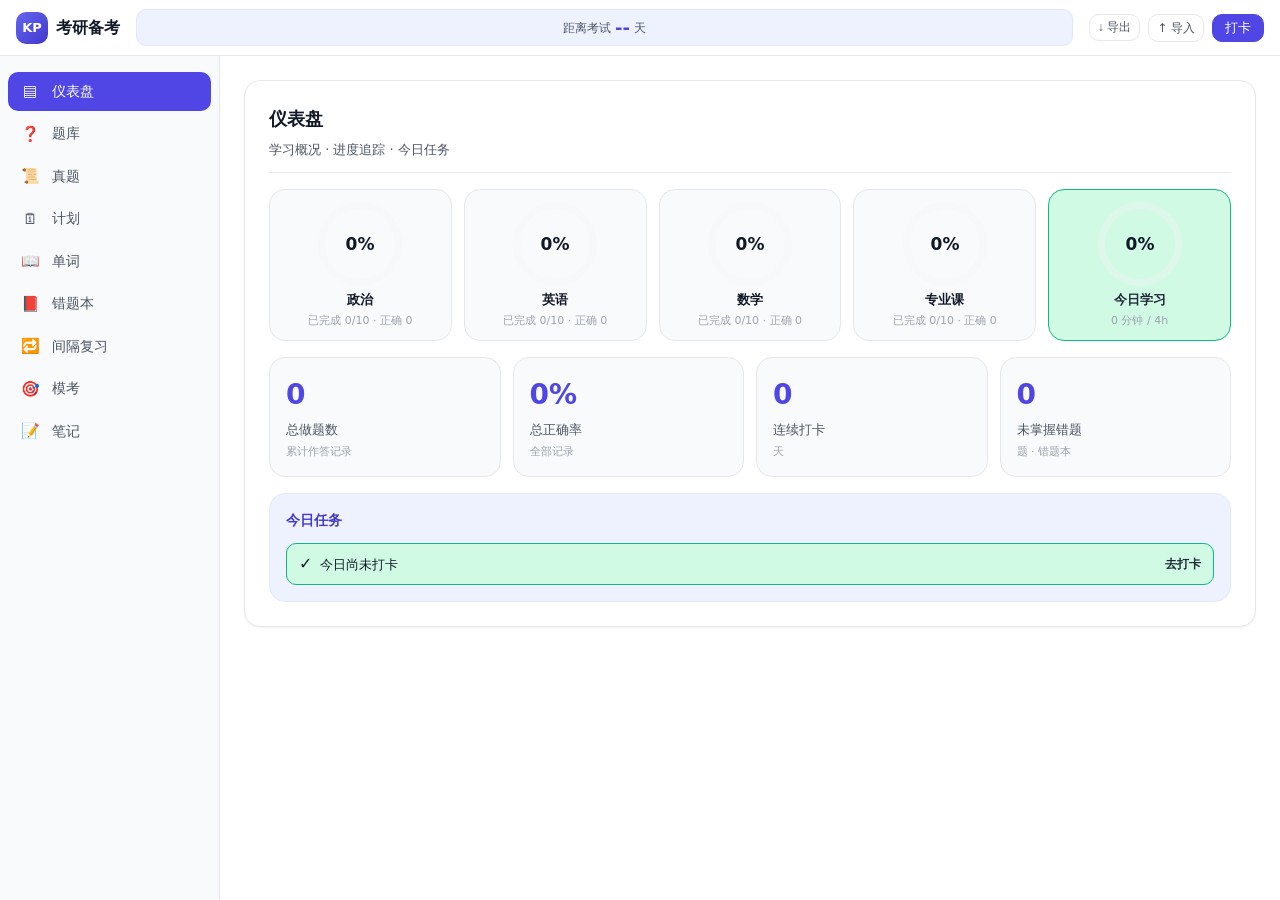
==== index.html @ 68f6f7cb "init: 考研备考 PWA（题库/真题/计划/单词/错题/复习/模考/笔记，零依赖+离线+导出导入）" ====
<!DOCTYPE html>
<html lang="zh-CN">
<head>
  <meta charset="UTF-8" />
  <meta name="viewport" content="width=device-width, initial-scale=1.0, viewport-fit=cover" />
  <meta name="description" content="考研备考 · 原生 JS PWA，可离线使用" />
  <meta name="theme-color" content="#4f46e5" />
  <meta name="color-scheme" content="light dark" />
  <meta name="apple-mobile-web-app-capable" content="yes" />
  <meta name="apple-mobile-web-app-status-bar-style" content="default" />
  <meta name="apple-mobile-web-app-title" content="考研备考" />
  <title>考研备考</title>
  <link rel="manifest" href="manifest.webmanifest" />
  <link rel="icon" type="image/png" sizes="192x192" href="assets/icon-192.png" />
  <link rel="apple-touch-icon" sizes="180x180" href="assets/icon-192.png" />
  <link rel="stylesheet" href="styles.css" />
</head>
<body>
  <div class="app-shell" data-app>
    <!-- 顶部固定栏 -->
    <header class="topbar">
      <div class="topbar__left">
        <span class="topbar__logo">KP</span>
        <h1 class="topbar__title">考研备考</h1>
      </div>
      <div class="topbar__center" id="exam-countdown" data-countdown>
        <span class="topbar__label">距离考试</span>
        <span class="topbar__days" id="exam-days">--</span>
        <span class="topbar__unit">天</span>
      </div>
      <div class="topbar__right">
        <button class="btn btn--ghost btn--icon" id="export-data" data-export data-icon="↓" type="button" title="导出全部数据（JSON）" aria-label="导出数据">
          <span class="btn-txt">↓ 导出</span>
        </button>
        <label class="btn btn--ghost btn--icon" data-icon="↑" title="导入数据（JSON）" aria-label="导入数据">
          <span class="btn-txt">↑ 导入</span>
          <input type="file" id="import-data" data-import accept="application/json,.json" hidden />
        </label>
        <button class="btn btn--primary" id="today-checkin" data-checkin type="button">
          打卡
        </button>
      </div>
    </header>

    <!-- 导航：桌面侧栏 + 移动底部 Tab -->
    <nav class="sidebar" id="sidebar" aria-label="主导航">
      <ul class="sidebar__list">
        <li class="nav-item" data-nav="dashboard"><span class="nav-item__icon">▤</span><span class="nav-item__text">仪表盘</span></li>
        <li class="nav-item" data-nav="questions"><span class="nav-item__icon">❓</span><span class="nav-item__text">题库</span></li>
        <li class="nav-item" data-nav="exam-past"><span class="nav-item__icon">📜</span><span class="nav-item__text">真题</span></li>
        <li class="nav-item" data-nav="plan"><span class="nav-item__icon">🗓</span><span class="nav-item__text">计划</span></li>
        <li class="nav-item" data-nav="vocab"><span class="nav-item__icon">📖</span><span class="nav-item__text">单词</span></li>
        <li class="nav-item" data-nav="mistakes"><span class="nav-item__icon">📕</span><span class="nav-item__text">错题本</span></li>
        <li class="nav-item" data-nav="review"><span class="nav-item__icon">🔁</span><span class="nav-item__text">间隔复习</span></li>
        <li class="nav-item" data-nav="mock"><span class="nav-item__icon">🎯</span><span class="nav-item__text">模考</span></li>
        <li class="nav-item" data-nav="notes"><span class="nav-item__icon">📝</span><span class="nav-item__text">笔记</span></li>
      </ul>
    </nav>

    <!-- 主内容区 -->
    <main class="main" id="main">
      <section class="view" data-view="dashboard"></section>
      <section class="view" data-view="questions"></section>
      <section class="view" data-view="exam-past"></section>
      <section class="view" data-view="plan"></section>
      <section class="view" data-view="vocab"></section>
      <section class="view" data-view="mistakes"></section>
      <section class="view" data-view="review"></section>
      <section class="view" data-view="mock"></section>
      <section class="view" data-view="notes"></section>
    </main>

    <!-- 移动端底部 Tab -->
    <nav class="tabbar" aria-label="底部导航">
      <button class="tabbar__item" data-nav="dashboard">▤ 仪表盘</button>
      <button class="tabbar__item" data-nav="questions">❓ 题库</button>
      <button class="tabbar__item" data-nav="exam-past">📜 真题</button>
      <button class="tabbar__item" data-nav="plan">🗓 计划</button>
      <button class="tabbar__item" data-nav="vocab">📖 单词</button>
      <button class="tabbar__item" data-nav="mistakes">📕 错题</button>
      <button class="tabbar__item" data-nav="review">🔁 复习</button>
      <button class="tabbar__item" data-nav="mock">🎯 模考</button>
      <button class="tabbar__item" data-nav="notes">📝 笔记</button>
    </nav>

    <!-- 答题面板（覆盖层） -->
    <div class="quiz-panel" id="quiz-panel" aria-hidden="true">
      <div class="quiz-panel__inner" id="quiz-panel-inner"></div>
    </div>

    <!-- 离线 / 导入提示 -->
    <div class="offline-hint" id="offline-hint" role="status" aria-live="polite"></div>
  </div>

  <script src="src/content.js"></script>
  <script src="src/model.js"></script>
  <script src="src/store.js"></script>
  <script src="src/charts.js"></script>
  <script src="src/app.js"></script>
  <script src="sw-register.js"></script>
</body>
</html>
---- styles.css ----
/* ============ 考研备考 · 设计系统 ============ */

/* 品牌 / 语义色 */
:root {
  /* 品牌色 */
  --brand-50:  #eef2ff;
  --brand-100: #e0e7ff;
  --brand-200: #c7d2fe;
  --brand-300: #a5b4fc;
  --brand-400: #818cf8;
  --brand-500: #6366f1;
  --brand-600: #4f46e5;
  --brand-700: #4338ca;
  --brand-800: #3730a3;
  --brand-900: #312e81;

  /* 中性灰阶 */
  --gray-0:  #ffffff;
  --gray-50: #f9fafb;
  --gray-100:#f3f4f6;
  --gray-200:#e5e7eb;
  --gray-300:#d1d5db;
  --gray-400:#9ca3af;
  --gray-500:#6b7280;
  --gray-600:#4b5563;
  --gray-700:#374151;
  --gray-800:#1f2937;
  --gray-900:#111827;

  /* 语义色 ok / warn / bad */
  --ok:   #10b981;
  --ok-bg: #d1fae5;
  --warn: #f59e0b;
  --warn-bg:#fef3c7;
  --bad:  #ef4444;
  --bad-bg:#fee2e2;

  /* 表面 / 文本 */
  --surface: var(--gray-0);
  --surface-alt: var(--gray-50);
  --text: var(--gray-900);
  --text-secondary: var(--gray-600);
  --text-muted: var(--gray-400);
  --border: var(--gray-200);

  /* 圆角 */
  --radius-sm: 6px;
  --radius-md: 10px;
  --radius-lg: 16px;
  --radius-xl: 24px;

  /* 间距（4 的倍数） */
  --sp-1: 4px;
  --sp-2: 8px;
  --sp-3: 12px;
  --sp-4: 16px;
  --sp-6: 24px;
  --sp-8: 32px;
  --sp-12: 48px;

  /* 阴影 */
  --shadow-sm: 0 1px 2px 0 rgba(0,0,0,0.05);
  --shadow-md: 0 4px 12px -2px rgba(0,0,0,0.08);
  --shadow-lg: 0 12px 32px -4px rgba(0,0,0,0.12);

  /* 布局 */
  --topbar-h: 56px;
  --sidebar-w: 220px;
  --tabbar-h: 44px;
  --tabbar-rows: 2;
  --tabbar-total-h: calc(var(--tabbar-rows) * var(--tabbar-h) + env(safe-area-inset-bottom));

  /* 字体 */
  --font-family: system-ui, -apple-system, "Segoe UI", Roboto, "PingFang SC", "Microsoft YaHei", sans-serif;
}

/* 深色模式 */
@media (prefers-color-scheme: dark) {
  :root {
    --gray-0:  #0f172a;
    --gray-50: #1e293b;
    --gray-100:#1e293b;
    --gray-200:#334155;
    --gray-300:#475569;
    --gray-400:#94a3b8;
    --gray-500:#64748b;
    --gray-600:#cbd5e1;
    --gray-700:#e2e8f0;
    --gray-800:#f1f5f9;
    --gray-900:#f8fafc;

    --surface: var(--gray-0);
    --surface-alt: var(--gray-50);
    --text: var(--gray-900);
    --text-secondary: var(--gray-600);
    --text-muted: var(--gray-400);
    --border: var(--gray-200);
  }
}

* { box-sizing: border-box; }

html, body {
  margin: 0;
  padding: 0;
  height: 100%;
  font-family: var(--font-family);
  background: var(--surface);
  color: var(--text);
  font-size: 14px;
  line-height: 1.5;
  -webkit-font-smoothing: antialiased;
}

/* ============ 布局骨架 ============ */
.app-shell {
  display: grid;
  grid-template-areas:
    "topbar topbar"
    "sidebar main";
  grid-template-columns: var(--sidebar-w) 1fr;
  grid-template-rows: var(--topbar-h) 1fr;
  height: 100vh;
}

/* 顶部栏 */
.topbar {
  grid-area: topbar;
  display: flex;
  align-items: center;
  gap: var(--sp-4);
  padding: 0 var(--sp-4);
  background: var(--surface);
  border-bottom: 1px solid var(--border);
  position: sticky;
  top: 0;
  z-index: 10;
}
.topbar__left { display: flex; align-items: center; gap: var(--sp-2); min-width: 0; }
.topbar__logo {
  display: inline-flex;
  align-items: center;
  justify-content: center;
  width: 32px; height: 32px;
  border-radius: var(--radius-md);
  background: linear-gradient(135deg, var(--brand-500), var(--brand-700));
  color: #fff;
  font-weight: 700;
  font-size: 13px;
}
.topbar__title { font-size: 16px; font-weight: 600; margin: 0; }

.topbar__center {
  flex: 1;
  display: flex;
  align-items: center;
  justify-content: center;
  gap: var(--sp-1);
  background: var(--brand-50);
  border: 1px solid var(--brand-100);
  border-radius: var(--radius-md);
  padding: var(--sp-1) var(--sp-3);
  min-width: 0;
}
.topbar__label { font-size: 12px; color: var(--text-secondary); }
.topbar__days {
  font-size: 18px;
  font-weight: 700;
  color: var(--brand-600);
  font-variant-numeric: tabular-nums;
}
.topbar__unit { font-size: 12px; color: var(--text-secondary); }

.topbar__right { display: flex; align-items: center; gap: var(--sp-2); }

/* 按钮 */
.btn {
  border: 1px solid var(--border);
  background: var(--surface);
  color: var(--text);
  border-radius: var(--radius-md);
  padding: var(--sp-1) var(--sp-3);
  font-size: 13px;
  cursor: pointer;
  transition: all 0.15s;
  display: inline-flex;
  align-items: center;
  gap: var(--sp-1);
}
.btn:hover { background: var(--surface-alt); }
.btn--primary {
  background: var(--brand-600);
  border-color: var(--brand-600);
  color: #fff;
}
.btn--primary:hover { background: var(--brand-700); }
.btn--primary.is-checked {
  background: var(--ok);
  border-color: var(--ok);
}
/* 幽灵 / 图标按钮（导出、导入） */
.btn--ghost {
  background: transparent;
  border-color: var(--border);
  color: var(--text-secondary);
}
.btn--ghost:hover {
  background: var(--surface-alt);
  border-color: var(--brand-400);
  color: var(--brand-600);
}
.btn--icon { font-size: 12px; padding: var(--sp-1) var(--sp-2); white-space: nowrap; }

/* 顶栏右侧按钮组：在小屏下收缩为图标 */
.topbar__right .btn--ghost .btn-label { display: inline; }

/* 离线 / 导入提示条 */
.offline-hint {
  position: fixed;
  left: 50%;
  /* 移动端：悬浮在双行 tabbar 之上（含 safe-area）；桌面端（≥481px 无 tabbar）：贴底 */
  bottom: calc(var(--tabbar-total-h) + var(--sp-4));
  transform: translateX(-50%) translateY(20px);
  background: var(--gray-800);
  color: #fff;
  font-size: 13px;
  padding: var(--sp-2) var(--sp-3);
  border-radius: var(--radius-md);
  box-shadow: var(--shadow-lg);
  opacity: 0;
  pointer-events: none;
  transition: opacity .25s, transform .25s;
  z-index: 200;
  max-width: 90vw;
  text-align: center;
}
.offline-hint.show {
  opacity: 1;
  transform: translateX(-50%) translateY(0);
}
@media (min-width: 481px) {
  .offline-hint { bottom: var(--sp-4); }
}

/* 侧栏（桌面） */
.sidebar {
  grid-area: sidebar;
  background: var(--surface-alt);
  border-right: 1px solid var(--border);
  overflow-y: auto;
  padding: var(--sp-4) var(--sp-2);
}
.sidebar__list { list-style: none; margin: 0; padding: 0; display: flex; flex-direction: column; gap: var(--sp-1); }
.nav-item {
  display: flex;
  align-items: center;
  gap: var(--sp-3);
  padding: var(--sp-2) var(--sp-3);
  border-radius: var(--radius-md);
  cursor: pointer;
  color: var(--text-secondary);
  font-size: 14px;
  transition: all 0.15s;
  user-select: none;
}
.nav-item:hover { background: var(--surface); color: var(--text); }
.nav-item.is-active {
  background: var(--brand-600);
  color: #fff;
}
.nav-item__icon { width: 20px; text-align: center; font-size: 15px; }

/* 主区 */
.main {
  grid-area: main;
  overflow-y: auto;
  padding: var(--sp-6);
  background: var(--surface);
}
.view { display: none; }
.view.is-active { display: block; animation: fadeIn 0.2s ease; }
@keyframes fadeIn { from { opacity: 0; transform: translateY(4px); } to { opacity: 1; transform: none; } }

/* 占位卡片 */
.card {
  background: var(--surface);
  border: 1px solid var(--border);
  border-radius: var(--radius-lg);
  padding: var(--sp-6);
  box-shadow: var(--shadow-sm);
}
.card__title {
  margin: 0 0 var(--sp-2);
  font-size: 16px;
  font-weight: 600;
}
.card__desc {
  color: var(--text-secondary);
  margin: 0;
  font-size: 13px;
}
.card__body { margin-top: var(--sp-4); }

/* 底部 Tab（移动） */
.tabbar {
  display: none;
}
.tabbar__item {
  min-height: 44px;
  touch-action: manipulation;
}

/* ============ 响应式 ============ */
@media (max-width: 768px) {
  .app-shell {
    grid-template-areas:
      "topbar"
      "main";
    grid-template-columns: 1fr;
    /* tabbar 双行 5+4：用自定义属性 --tabbar-total-h 计算实际占位（含 safe-area） */
    grid-template-rows: var(--topbar-h) 1fr var(--tabbar-total-h);
  }
  .sidebar { display: none; }
  .main {
    padding: var(--sp-4);
    /* 底部留白 = 双行 tabbar 实际高度 + 间距 + safe-area，避免遮挡与横向滚动 */
    padding-bottom: calc(var(--tabbar-total-h) + var(--sp-4));
  }
  .topbar__center { min-width: 0; }
  .topbar__days { font-size: 16px; }

  /* 双行 tabbar：5 + 4，每格 ≥44px 高，图标+文字 11px */
  .tabbar {
    display: grid;
    grid-template-columns: repeat(5, 1fr);
    grid-auto-rows: var(--tabbar-h);
    background: var(--surface);
    border-top: 1px solid var(--border);
    position: fixed;
    left: 0; right: 0; bottom: 0;
    z-index: 10;
    padding-bottom: env(safe-area-inset-bottom);
    box-sizing: content-box;
  }
  /* 第二行 4 个 Tab 居中：首尾各空一格（row2 列1/5 不渲染，天然留白） */
  .tabbar__item:nth-child(6) { grid-column: 2; }
  .tabbar__item:nth-child(9) { grid-column: 4; }

  .tabbar__item {
    border: none;
    background: transparent;
    color: var(--text-muted);
    font-size: 11px;
    display: flex;
    flex-direction: column;
    align-items: center;
    justify-content: center;
    gap: 2px;
    cursor: pointer;
    padding: 0;
    line-height: 1.2;
    min-height: var(--tabbar-h);
    /* 图标与文字间距收窄，保证 44px 内完整呈现 */
  }
  .tabbar__item.is-active { color: var(--brand-600); font-weight: 600; }
  /* 顶栏数据按钮：窄屏收缩，仅保留图标感 */
  .topbar__right .btn--ghost { padding: var(--sp-1); font-size: 11px; }
}

/* ≤480px：顶栏倒计时进一步收缩 + 导出/导入按钮纯图标化 */
@media (max-width: 480px) {
  .topbar__label { display: none; }
  .topbar__days { font-size: 14px; }
  .topbar__unit { display: none; }
  /* 导出/导入：隐藏文字，仅保留箭头图标 */
  .topbar__right .btn--ghost {
    padding: var(--sp-1) var(--sp-2);
    position: relative;
    overflow: hidden;
  }
  .topbar__right .btn--ghost .btn-txt { display: none; }
  /* 用 ::before 把箭头图标居中 */
  .topbar__right .btn--ghost::before {
    content: attr(data-icon);
    font-size: 15px;
    line-height: 1;
  }
  .topbar__right .btn--primary { padding: var(--sp-1) var(--sp-2); font-size: 12px; }
}

/* ============ 题库练习模块 ============ */

/* 筛选栏 */
.quiz-filters {
  display: flex;
  flex-wrap: wrap;
  gap: var(--sp-2);
  align-items: center;
  margin-bottom: var(--sp-4);
  padding: var(--sp-3);
  background: var(--surface-alt);
  border: 1px solid var(--border);
  border-radius: var(--radius-lg);
}
.quiz-filters__group {
  display: flex;
  align-items: center;
  gap: var(--sp-1);
}
.quiz-filters__label {
  font-size: 12px;
  color: var(--text-secondary);
  white-space: nowrap;
}
.chip {
  border: 1px solid var(--border);
  background: var(--surface);
  color: var(--text-secondary);
  border-radius: 999px;
  padding: var(--sp-1) var(--sp-3);
  font-size: 12px;
  cursor: pointer;
  transition: all 0.15s;
  white-space: nowrap;
}
.chip:hover { border-color: var(--brand-400); color: var(--brand-600); }
.chip.is-active {
  background: var(--brand-600);
  border-color: var(--brand-600);
  color: #fff;
}
.quiz-filters__search {
  flex: 1;
  min-width: 140px;
  border: 1px solid var(--border);
  background: var(--surface);
  border-radius: var(--radius-md);
  padding: var(--sp-1) var(--sp-3);
  font-size: 13px;
  color: var(--text);
  outline: none;
}
.quiz-filters__search:focus { border-color: var(--brand-500); }
.quiz-filters__limit {
  display: flex;
  align-items: center;
  gap: var(--sp-2);
}
.quiz-filters__limit input {
  width: 48px;
  border: 1px solid var(--border);
  background: var(--surface);
  border-radius: var(--radius-md);
  padding: var(--sp-1) var(--sp-2);
  font-size: 13px;
  color: var(--text);
  text-align: center;
}

/* 题目卡片列表 */
.quiz-list { display: flex; flex-direction: column; gap: var(--sp-3); }
.quiz-card {
  background: var(--surface);
  border: 1px solid var(--border);
  border-radius: var(--radius-lg);
  padding: var(--sp-4);
  transition: box-shadow 0.15s;
}
.quiz-card:hover { box-shadow: var(--shadow-md); }
.quiz-card__meta {
  display: flex;
  flex-wrap: wrap;
  align-items: center;
  gap: var(--sp-2);
  margin-bottom: var(--sp-2);
  font-size: 12px;
}
.quiz-card__subject {
  background: var(--brand-50);
  color: var(--brand-700);
  border: 1px solid var(--brand-100);
  padding: 1px var(--sp-2);
  border-radius: var(--radius-sm);
}
.quiz-card__chapter { color: var(--text-secondary); }
.quiz-card__type {
  color: var(--text-muted);
}
.quiz-card__diff {
  color: var(--warn);
  font-weight: 600;
}
.quiz-card__stem {
  margin: 0 0 var(--sp-3);
  font-size: 14px;
  line-height: 1.6;
}
.quiz-card__actions {
  display: flex;
  align-items: center;
  justify-content: space-between;
  margin-top: var(--sp-3);
  padding-top: var(--sp-3);
  border-top: 1px dashed var(--border);
}
.quiz-card__fav {
  border: none;
  background: transparent;
  cursor: pointer;
  font-size: 16px;
  color: var(--text-muted);
  transition: transform 0.15s, color 0.15s;
}
.quiz-card__fav.is-fav { color: var(--warn); transform: scale(1.1); }
.quiz-card__fav:hover { color: var(--warn); }

/* 答题面板 */
.quiz-panel {
  position: fixed;
  inset: 0;
  background: var(--surface);
  z-index: 100;
  overflow-y: auto;
  display: none;
}
.quiz-panel.is-open { display: block; }
.quiz-panel__inner {
  max-width: 720px;
  margin: 0 auto;
  padding: var(--sp-6) var(--sp-4);
  padding-bottom: calc(var(--sp-6) + 40px);
}
.quiz-panel__header {
  display: flex;
  align-items: center;
  justify-content: space-between;
  margin-bottom: var(--sp-4);
  padding-bottom: var(--sp-3);
  border-bottom: 1px solid var(--border);
}
.quiz-panel__close {
  border: none;
  background: var(--surface-alt);
  color: var(--text-secondary);
  width: 32px;
  height: 32px;
  border-radius: var(--radius-md);
  cursor: pointer;
  font-size: 16px;
}
.quiz-panel__close:hover { background: var(--border); }

/* 限时倒计时 */
.quiz-timer {
  display: none;
  align-items: center;
  gap: var(--sp-2);
  font-size: 14px;
  font-weight: 600;
  color: var(--brand-600);
  background: var(--brand-50);
  border: 1px solid var(--brand-100);
  padding: var(--sp-1) var(--sp-3);
  border-radius: var(--radius-md);
  font-variant-numeric: tabular-nums;
}
.quiz-timer.is-active { display: inline-flex; }
.quiz-timer.is-danger { color: var(--bad); background: var(--bad-bg); border-color: var(--bad); }
.quiz-timer__bar {
  width: 80px;
  height: 4px;
  background: var(--brand-100);
  border-radius: 999px;
  overflow: hidden;
}
.quiz-timer__bar-fill {
  height: 100%;
  background: var(--brand-500);
  width: 100%;
  transition: width 0.2s linear;
}
.quiz-timer.is-danger .quiz-timer__bar-fill { background: var(--bad); }
.quiz-timer.is-danger .quiz-timer__bar { background: var(--bad-bg); }

/* 选项 */
.quiz-opts { list-style: none; margin: var(--sp-3) 0; padding: 0; display: flex; flex-direction: column; gap: var(--sp-2); }
.quiz-opt {
  display: flex;
  align-items: flex-start;
  gap: var(--sp-2);
  border: 1px solid var(--border);
  border-radius: var(--radius-md);
  padding: var(--sp-3);
  cursor: pointer;
  transition: all 0.15s;
  background: var(--surface);
  font-size: 14px;
  line-height: 1.5;
}
.quiz-opt:hover { border-color: var(--brand-400); background: var(--brand-50); }
.quiz-opt.is-selected {
  border-color: var(--brand-600);
  background: var(--brand-50);
  box-shadow: inset 0 0 0 1px var(--brand-600);
}
.quiz-opt__badge {
  flex-shrink: 0;
  width: 22px; height: 22px;
  border-radius: 50%;
  background: var(--gray-100);
  color: var(--text-secondary);
  display: inline-flex;
  align-items: center;
  justify-content: center;
  font-size: 12px;
  font-weight: 700;
}
.quiz-opt.is-selected .quiz-opt__badge { background: var(--brand-600); color: #fff; }
.quiz-opt__text { flex: 1; }

/* 填空输入 */
.quiz-blank {
  width: 100%;
  border: 1px solid var(--border);
  background: var(--surface-alt);
  border-radius: var(--radius-md);
  padding: var(--sp-2) var(--sp-3);
  font-size: 14px;
  color: var(--text);
  outline: none;
  margin: var(--sp-2) 0;
}
.quiz-blank:focus { border-color: var(--brand-500); }

/* 答题结果反馈 */
.quiz-feedback { margin-top: var(--sp-4); display: none; }
.quiz-feedback.is-shown { display: block; }
.quiz-feedback__result {
  display: flex;
  align-items: center;
  justify-content: space-between;
  padding: var(--sp-3) var(--sp-4);
  border-radius: var(--radius-md);
  font-weight: 600;
  margin-bottom: var(--sp-2);
}
.quiz-feedback__result.is-correct {
  background: var(--ok-bg);
  color: var(--gray-800);
}
.quiz-feedback__result.is-wrong {
  background: var(--bad-bg);
  color: var(--gray-800);
}
.quiz-feedback__analysis {
  background: var(--surface-alt);
  border: 1px solid var(--border);
  border-radius: var(--radius-md);
  padding: var(--sp-3);
  font-size: 13px;
  color: var(--text-secondary);
  line-height: 1.6;
}
.quiz-feedback__analysis strong { color: var(--text); }

/* 结果汇总 */
.quiz-result {
  text-align: center;
  padding: var(--sp-8) 0;
}
.quiz-result__score {
  font-size: 40px;
  font-weight: 700;
  color: var(--brand-600);
  margin-bottom: var(--sp-2);
}
.quiz-result__meta { color: var(--text-secondary); font-size: 14px; margin-bottom: var(--sp-4); }
.quiz-result__actions { display: flex; justify-content: center; gap: var(--sp-3); }

/* 面板内按钮行 */
.quiz-actions {
  display: flex;
  justify-content: space-between;
  align-items: center;
  padding: var(--sp-3) 0;
}
.quiz-actions__nav { display: flex; gap: var(--sp-2); }

@media (max-width: 768px) {
  .quiz-panel__inner { padding: var(--sp-4); }
  .quiz-filters { gap: var(--sp-1); }
  .quiz-filters__group { flex-wrap: wrap; }
}

/* ≤480px：答题面板底部抽屉式（从底滑入、上方圆角、内容可滚、选项行高加大） */
@media (max-width: 480px) {
  .quiz-panel {
    position: fixed;
    inset: auto 0 0 0;                 /* 贴底 */
    top: auto;
    height: 88vh;
    min-height: 400px;
    border-radius: 20px 20px 0 0;
    box-shadow: 0 -12px 40px rgba(0, 0, 0, 0.2);
    overflow: hidden;
  }
  .quiz-panel.is-open {
    display: block;
    animation: kp-sheet-up 0.28s cubic-bezier(.22,.61,.36,1);
  }
  @keyframes kp-sheet-up {
    from { transform: translateY(40%); opacity: 0.4; }
    to   { transform: translateY(0);    opacity: 1; }
  }
  .quiz-panel__inner {
    max-width: none;
    padding: var(--sp-3) var(--sp-3) 0;
    padding-bottom: calc(var(--sp-4) + env(safe-area-inset-bottom));
    overflow-y: auto;
    height: 100%;
    -webkit-overflow-scrolling: touch;
  }
  /* 标题区：抓握条 + 可点关闭 */
  .quiz-panel__header {
    position: sticky;
    top: 0;
    z-index: 2;
    background: var(--surface);
    padding-top: var(--sp-2);
  }
  .quiz-panel__header::before {
    content: '';
    display: block;
    width: 36px;
    height: 4px;
    border-radius: 999px;
    background: var(--gray-300);
    margin: 0 auto var(--sp-2);
  }
  .quiz-panel__close {
    width: 44px;
    height: 44px;
    font-size: 18px;
    flex-shrink: 0;
  }
  /* 选项行高加大，方便手指点选（≥44px） */
  .quiz-opt {
    padding: var(--sp-3) var(--sp-3);
    min-height: 44px;
    font-size: 15px;
    line-height: 1.6;
  }
  .quiz-opt__badge { width: 26px; height: 26px; font-size: 13px; }
  .quiz-blank { font-size: 15px; padding: var(--sp-3); min-height: 44px; }
  .quiz-actions .btn, .quiz-result__actions .btn { min-height: 44px; }
}

/* ============ 错题本聚合页 ============ */

.mistakes-card__head {
  display: flex;
  align-items: center;
  justify-content: space-between;
  gap: var(--sp-4);
  margin-bottom: var(--sp-4);
  padding-bottom: var(--sp-3);
  border-bottom: 1px solid var(--border);
  flex-wrap: wrap;
}

/* 科目 Tab */
.mistakes-tabs {
  display: flex;
  flex-wrap: wrap;
  gap: var(--sp-2);
  margin-bottom: var(--sp-4);
}

/* 错题列表 */
.mistakes-list {
  display: flex;
  flex-direction: column;
  gap: var(--sp-3);
}
.mistake-item {
  background: var(--surface);
  border: 1px solid var(--border);
  border-radius: var(--radius-lg);
  padding: var(--sp-4);
  border-left: 3px solid var(--bad);
}
.mistake-item--missing {
  border-left-color: var(--gray-300);
  opacity: 0.7;
}
.mistake-item__meta {
  display: flex;
  flex-wrap: wrap;
  align-items: center;
  gap: var(--sp-2);
  margin-bottom: var(--sp-2);
  font-size: 12px;
}
.mistake-item__subject {
  background: var(--brand-50);
  color: var(--brand-700);
  border: 1px solid var(--brand-100);
  padding: 1px var(--sp-2);
  border-radius: var(--radius-sm);
}
.mistake-item__chapter { color: var(--text-secondary); }
.mistake-item__type { color: var(--text-muted); }
.mistake-item__retries {
  margin-left: auto;
  color: var(--warn);
  font-weight: 600;
}
.mistake-item__stem {
  margin: 0 0 var(--sp-3);
  font-size: 14px;
  line-height: 1.6;
}
.mistake-item__reason {
  color: var(--bad);
  font-size: 12px;
  margin-top: var(--sp-2);
}

/* 答案对照行 */
.mistake-item__answers {
  display: flex;
  flex-direction: column;
  gap: var(--sp-1);
  margin-top: var(--sp-2);
}
.answer-line {
  display: flex;
  align-items: center;
  gap: var(--sp-2);
  font-size: 13px;
  padding: var(--sp-1) var(--sp-2);
  border-radius: var(--radius-sm);
}
.answer-line__label {
  flex-shrink: 0;
  font-size: 11px;
  color: var(--text-muted);
  min-width: 64px;
}
.answer-line--ok { background: var(--ok-bg); color: var(--gray-800); }
.answer-line--bad { background: var(--bad-bg); color: var(--gray-800); }

.mistake-item__actions {
  display: flex;
  justify-content: flex-end;
  margin-top: var(--sp-3);
  padding-top: var(--sp-2);
  border-top: 1px dashed var(--border);
}

/* ============ 间隔复习模块 ============ */

.review-card__head {
  display: flex;
  align-items: center;
  justify-content: space-between;
  gap: var(--sp-4);
  margin-bottom: var(--sp-4);
  padding-bottom: var(--sp-3);
  border-bottom: 1px solid var(--border);
  flex-wrap: wrap;
}

/* 进度条 */
.review-card__progress {
  flex: 1;
  min-width: 120px;
  height: 8px;
  background: var(--gray-100);
  border-radius: 999px;
  overflow: hidden;
}
.review-card__progress-fill {
  height: 100%;
  background: linear-gradient(90deg, var(--brand-400), var(--ok));
  width: 0;
  transition: width 0.3s;
}

/* 科目分组 */
.review-list { display: flex; flex-direction: column; gap: var(--sp-4); }
.review-group {
  background: var(--surface-alt);
  border: 1px solid var(--border);
  border-radius: var(--radius-lg);
  padding: var(--sp-3);
}
.review-group__title {
  font-size: 14px;
  font-weight: 600;
  color: var(--text);
  margin-bottom: var(--sp-2);
  display: flex;
  align-items: center;
  gap: var(--sp-2);
}
.review-group__count {
  background: var(--brand-50);
  color: var(--brand-700);
  border: 1px solid var(--brand-100);
  font-size: 11px;
  font-weight: 700;
  padding: 1px var(--sp-2);
  border-radius: 999px;
}
.review-group__items {
  display: flex;
  flex-direction: column;
  gap: var(--sp-2);
}

/* 复习条目 */
.review-item {
  background: var(--surface);
  border: 1px solid var(--border);
  border-radius: var(--radius-md);
  padding: var(--sp-3);
}
.review-item__meta {
  display: flex;
  flex-wrap: wrap;
  align-items: center;
  gap: var(--sp-2);
  margin-bottom: var(--sp-1);
  font-size: 11px;
}
.review-item__chapter { color: var(--text-secondary); }
.review-item__type { color: var(--text-muted); }
.review-item__stage {
  color: var(--brand-600);
  font-weight: 600;
  margin-left: auto;
}
.review-item__stem {
  margin: 0 0 var(--sp-3);
  font-size: 13px;
  line-height: 1.5;
  color: var(--text);
}
.review-item__actions {
  display: flex;
  justify-content: flex-end;
  gap: var(--sp-2);
}

/* 小按钮 + 语义按钮 */
.btn--sm {
  padding: var(--sp-1) var(--sp-2);
  font-size: 12px;
  border-radius: var(--radius-sm);
}
.btn--ok {
  background: var(--ok);
  border-color: var(--ok);
  color: #fff;
}
.btn--ok:hover { background: #059669; }
.btn--warn {
  background: var(--warn);
  border-color: var(--warn);
  color: #fff;
}
.btn--warn:hover { background: #d97706; }
.btn--bad {
  background: transparent;
  border-color: var(--bad);
  color: var(--bad);
}
.btn--bad:hover { background: var(--bad-bg); }

/* ============ 单词记忆模块 ============ */

.vocab-card { padding: var(--sp-4); }
.vocab-card__head {
  display: flex;
  align-items: center;
  justify-content: space-between;
  gap: var(--sp-3);
  margin-bottom: var(--sp-4);
  padding-bottom: var(--sp-3);
  border-bottom: 1px solid var(--border);
  flex-wrap: wrap;
}

/* 卡片显示区 */
.vocab-card__zone { margin-bottom: var(--sp-3); }
.vocab-card__face {
  background: var(--surface-alt);
  border: 1px solid var(--border);
  border-radius: var(--radius-lg);
  padding: var(--sp-6);
  min-height: 140px;
  display: flex;
  flex-direction: column;
  align-items: center;
  justify-content: center;
  text-align: center;
  gap: var(--sp-2);
  cursor: pointer;
  transition: border-color 0.15s;
}
.vocab-card__face:hover { border-color: var(--brand-400); }
.vocab-card__word {
  font-size: 28px;
  font-weight: 700;
  color: var(--text);
  letter-spacing: 0.5px;
}
.vocab-card__phonetic {
  font-size: 14px;
  color: var(--text-muted);
}
.vocab-card__stage {
  font-size: 12px;
  color: var(--brand-600);
  font-weight: 600;
}
.vocab-card__detail {
  margin-top: var(--sp-3);
  padding-top: var(--sp-3);
  border-top: 1px dashed var(--border);
  width: 100%;
  display: flex;
  flex-direction: column;
  gap: var(--sp-2);
}
.vocab-card__detail.is-hidden { display: none; }
.vocab-card__meaning {
  font-size: 15px;
  font-weight: 600;
  color: var(--brand-700);
  line-height: 1.5;
}
.vocab-card__example {
  font-size: 13px;
  color: var(--text-secondary);
  font-style: italic;
  line-height: 1.5;
}
.vocab-card__done {
  background: var(--ok-bg);
  border: 1px solid var(--ok);
  border-radius: var(--radius-lg);
  padding: var(--sp-4);
  text-align: center;
  color: var(--gray-800);
  font-size: 14px;
}

/* 卡片下方操作区 */
.vocab-actions {
  display: flex;
  flex-direction: column;
  align-items: center;
  gap: var(--sp-3);
}
.vocab-rate {
  display: flex;
  gap: var(--sp-2);
}
.vocab-card__done {
  display: block;
}

/* ============ 真题模块 ============ */

.past-card { padding: var(--sp-4); }
.past-card__head {
  display: flex;
  align-items: center;
  justify-content: space-between;
  gap: var(--sp-3);
  margin-bottom: var(--sp-4);
  padding-bottom: var(--sp-3);
  border-bottom: 1px solid var(--border);
  flex-wrap: wrap;
}

/* 筛选区 */
.past-filters {
  display: flex;
  flex-direction: column;
  gap: var(--sp-2);
  margin-bottom: var(--sp-4);
}
.past-filters__group {
  display: flex;
  align-items: center;
  gap: var(--sp-1);
  flex-wrap: wrap;
}
.past-filters__label {
  font-size: 12px;
  color: var(--text-secondary);
  white-space: nowrap;
  min-width: 32px;
}

/* 试卷列表 */
.past-list { display: flex; flex-direction: column; gap: var(--sp-3); }
.past-paper {
  display: flex;
  align-items: center;
  justify-content: space-between;
  gap: var(--sp-3);
  background: var(--surface-alt);
  border: 1px solid var(--border);
  border-radius: var(--radius-lg);
  padding: var(--sp-3);
  cursor: pointer;
  transition: box-shadow 0.15s, border-color 0.15s;
}
.past-paper:hover { border-color: var(--brand-400); box-shadow: var(--shadow-sm); }
.past-paper__main { flex: 1; min-width: 0; }
.past-paper__title {
  font-size: 14px;
  font-weight: 600;
  color: var(--text);
  margin-bottom: var(--sp-1);
  overflow: hidden;
  text-overflow: ellipsis;
  white-space: nowrap;
}
.past-paper__meta {
  display: flex;
  flex-wrap: wrap;
  gap: var(--sp-1);
}
.past-paper__chip {
  font-size: 11px;
  color: var(--text-secondary);
  background: var(--surface);
  border: 1px solid var(--border);
  border-radius: var(--radius-sm);
  padding: 1px var(--sp-1);
}
.past-paper__side {
  display: flex;
  flex-direction: column;
  align-items: flex-end;
  gap: var(--sp-1);
  flex-shrink: 0;
}
.past-paper__status { font-size: 12px; color: var(--text-muted); }
.past-paper__status b { color: var(--brand-600); font-variant-numeric: tabular-nums; }
.past-paper__status.is-done { color: var(--ok); }
.past-paper__status.is-done b { color: var(--ok); }

/* 试卷详情 */
.past-detail__score {
  display: flex;
  flex-direction: column;
  align-items: flex-end;
  gap: var(--sp-1);
  text-align: right;
}
.past-detail__score-num {
  font-size: 24px;
  font-weight: 700;
  color: var(--brand-600);
  font-variant-numeric: tabular-nums;
}
.past-detail__score-max { font-size: 14px; color: var(--text-muted); font-weight: 400; }
.past-detail__score-sub { font-size: 12px; color: var(--text-secondary); }
.past-detail__reasons {
  display: flex;
  gap: var(--sp-1);
  flex-wrap: wrap;
  justify-content: flex-end;
}
.past-detail__reasons .chip {
  background: var(--warn-bg);
  border-color: var(--warn);
  color: var(--gray-800);
}

/* 题目区 */
.past-questions {
  display: flex;
  flex-direction: column;
  gap: var(--sp-3);
  margin-bottom: var(--sp-4);
}
.past-q {
  background: var(--surface-alt);
  border: 1px solid var(--border);
  border-radius: var(--radius-lg);
  padding: var(--sp-3);
}
.past-q.is-submitted { border-left: 3px solid var(--brand-400); }
.past-q__head {
  display: flex;
  align-items: center;
  gap: var(--sp-2);
  margin-bottom: var(--sp-2);
}
.past-q__idx {
  width: 24px; height: 24px;
  border-radius: 50%;
  background: var(--brand-600);
  color: #fff;
  display: inline-flex;
  align-items: center;
  justify-content: center;
  font-size: 12px;
  font-weight: 700;
  flex-shrink: 0;
}
.past-q__score { font-size: 12px; color: var(--text-muted); }
.past-q__tag {
  margin-left: auto;
  font-size: 11px;
  color: var(--text-muted);
  background: var(--surface);
  border: 1px solid var(--border);
  border-radius: var(--radius-sm);
  padding: 1px var(--sp-1);
}
.past-q__tag.is-ok { color: var(--ok); border-color: var(--ok); background: var(--ok-bg); }
.past-q__tag.is-bad { color: var(--bad); border-color: var(--bad); background: var(--bad-bg); }
.past-q__stem {
  margin: 0 0 var(--sp-3);
  font-size: 14px;
  line-height: 1.6;
  color: var(--text);
}

/* 选项 */
.past-q__opts { display: flex; flex-direction: column; gap: var(--sp-2); }
.past-q__opts--multi { gap: var(--sp-2); }
.opt {
  display: flex;
  align-items: flex-start;
  gap: var(--sp-2);
  border: 1px solid var(--border);
  border-radius: var(--radius-md);
  padding: var(--sp-2) var(--sp-3);
  cursor: pointer;
  transition: all 0.15s;
  font-size: 13px;
  background: var(--surface);
}
.opt:hover { border-color: var(--brand-400); }
.opt.is-on {
  border-color: var(--brand-500);
  background: var(--brand-50);
}
.opt input { margin-top: 2px; cursor: pointer; }

/* 填空 */
.past-q__blank { margin-bottom: var(--sp-3); }
.past-q__blank input {
  width: 100%;
  border: 1px solid var(--border);
  background: var(--surface);
  border-radius: var(--radius-md);
  padding: var(--sp-2);
  font-size: 14px;
  color: var(--text);
  outline: none;
}
.past-q__blank input:focus { border-color: var(--brand-500); }

/* 单题操作 */
.past-q__foot {
  display: flex;
  justify-content: flex-end;
  padding-top: var(--sp-2);
}

/* 错因标签 */
.past-q__reason {
  display: flex;
  flex-wrap: wrap;
  align-items: center;
  gap: var(--sp-1);
  margin-top: var(--sp-2);
  padding: var(--sp-2);
  background: var(--warn-bg);
  border-radius: var(--radius-md);
}
.past-q__reason-label { font-size: 12px; color: var(--gray-800); font-weight: 600; }
.past-q__reason .chip {
  background: var(--surface);
  border-color: var(--warn);
  color: var(--text-secondary);
}
.past-q__reason .chip.is-active {
  background: var(--warn);
  color: #fff;
}

/* 详细解析 */
.past-q__analysis {
  margin-top: var(--sp-2);
  padding: var(--sp-2) var(--sp-3);
  background: var(--surface);
  border-left: 3px solid var(--brand-400);
  border-radius: var(--radius-md);
}
.past-q__analysis-title {
  font-size: 12px;
  font-weight: 600;
  color: var(--brand-600);
  margin-bottom: var(--sp-1);
}
.past-q__analysis-body {
  font-size: 13px;
  color: var(--text-secondary);
  line-height: 1.6;
}
.past-q__analysis-answer {
  margin-top: var(--sp-1);
  font-size: 13px;
  font-weight: 600;
  color: var(--text);
}

/* 整卷操作 */
.past-paper__actions {
  display: flex;
  justify-content: flex-end;
}

@media (max-width: 480px) {
  .past-paper { flex-direction: column; align-items: stretch; }
  .past-paper__side { align-items: flex-start; }
  .past-detail__score { align-items: flex-start; text-align: left; }
  .past-detail__reasons { justify-content: flex-start; }
}

/* 通用字段（label + input/select 纵向堆叠，供模考/笔记等表单复用） */
.field {
  display: flex;
  flex-direction: column;
  gap: var(--sp-1);
  font-size: 11px;
  color: var(--text-secondary);
}
.field input,
.field select {
  border: 1px solid var(--border);
  background: var(--surface);
  border-radius: var(--radius-md);
  padding: var(--sp-1) var(--sp-2);
  font-size: 13px;
  color: var(--text);
  outline: none;
}
.field input:focus,
.field select:focus { border-color: var(--brand-500); }

/* ============ 模考分析模块 ============ */

:root {
  --chart-grid: var(--gray-100);
  --chart-score: var(--brand-500);
  --chart-acc: var(--ok);
  --chart-text: var(--text-muted);
}
@media (prefers-color-scheme: dark) {
  :root {
    --chart-grid: var(--gray-800);
    --chart-score: var(--brand-400);
  }
}

.mock-card { padding: var(--sp-4); }
.mock-card__head {
  display: flex;
  align-items: center;
  justify-content: space-between;
  gap: var(--sp-3);
  margin-bottom: var(--sp-4);
  padding-bottom: var(--sp-3);
  border-bottom: 1px solid var(--border);
  flex-wrap: wrap;
}

/* 科目筛选 */
.mock-subjects {
  display: flex;
  gap: var(--sp-1);
  flex-wrap: wrap;
  margin-bottom: var(--sp-4);
}

/* 图表区 */
.mock-charts {
  display: grid;
  grid-template-columns: 1fr 1fr;
  gap: var(--sp-3);
  margin-bottom: var(--sp-4);
}
.mock-chart {
  background: var(--surface-alt);
  border: 1px solid var(--border);
  border-radius: var(--radius-lg);
  padding: var(--sp-3);
  display: flex;
  flex-direction: column;
  align-items: center;
  gap: var(--sp-2);
}
.mock-chart__title { font-size: 13px; font-weight: 600; color: var(--text); }
.mock-chart__body {
  display: flex;
  justify-content: center;
  width: 100%;            /* flex 子项撑满父级，防被压缩到 0 */
  min-width: 0;
}
.mock-chart__body svg {
  /* 去 width/height 属性后用 CSS 兜底高度，随容器宽度等比缩放，防溢出 */
  width: 100%;
  height: auto;
  max-width: 360px;
  aspect-ratio: 17 / 10;
}
.mock-chart__body .kp-chart--radar {
  width: auto;
  max-width: 280px;
  aspect-ratio: 1 / 1;
}

/* SVG 图表基础 */
.kp-chart { display: block; }
.kp-chart--trend {
  background: var(--surface);
  border-radius: var(--radius-md);
}
.kp-chart--radar { background: transparent; }
.kp-radar__grid {
  fill: none;
  stroke: var(--chart-grid);
  stroke-width: 1;
}
.kp-radar__spoke {
  stroke: var(--chart-grid);
  stroke-width: 1;
}
.kp-radar__area {
  fill: var(--brand-500);
  fill-opacity: 0.25;
  stroke: var(--brand-500);
  stroke-width: 2;
}
.kp-radar__dot { fill: var(--brand-500); }
.kp-radar__dot.is-weak { fill: var(--bad); }
.kp-radar__label { fill: var(--text); font-weight: 600; }

/* 记录列表 */
.mock-list__title {
  font-size: 14px;
  font-weight: 600;
  color: var(--text);
  margin: 0 0 var(--sp-2);
}
.mock-list__empty {
  text-align: center;
  padding: var(--sp-4);
  color: var(--text-muted);
  font-size: 13px;
}
.mock-list__items {
  list-style: none;
  margin: 0;
  padding: 0;
  display: flex;
  flex-direction: column;
  gap: var(--sp-2);
}
.mock-item {
  display: flex;
  align-items: center;
  gap: var(--sp-3);
  background: var(--surface-alt);
  border: 1px solid var(--border);
  border-radius: var(--radius-md);
  padding: var(--sp-2) var(--sp-3);
  font-size: 13px;
}
.mock-item__meta {
  display: flex;
  flex-direction: column;
  gap: 2px;
  min-width: 80px;
}
.mock-item__date { color: var(--text-muted); font-size: 12px; font-variant-numeric: tabular-nums; }
.mock-item__subject {
  background: var(--brand-50);
  color: var(--brand-700);
  border: 1px solid var(--brand-100);
  padding: 0 var(--sp-1);
  border-radius: var(--radius-sm);
  font-size: 11px;
  font-weight: 600;
  width: fit-content;
}
.mock-item__score {
  flex: 1;
  color: var(--text);
  font-variant-numeric: tabular-nums;
}
.mock-item__weak {
  display: flex;
  gap: var(--sp-1);
  flex-wrap: wrap;
  justify-content: flex-end;
}
.mock-item__weak span {
  background: var(--warn-bg);
  color: var(--gray-800);
  border-radius: var(--radius-sm);
  padding: 0 var(--sp-1);
  font-size: 11px;
}
.mock-item__weak--none {
  background: var(--surface);
  color: var(--text-muted);
}
.mock-item__del {
  border: none;
  background: transparent;
  color: var(--text-muted);
  cursor: pointer;
  padding: 2px;
  font-size: 14px;
}
.mock-item__del:hover { color: var(--bad); }

/* 模考添加表单（弹窗） */
.modal-overlay {
  position: fixed;
  inset: 0;
  background: rgba(0, 0, 0, 0.4);
  display: flex;
  align-items: center;
  justify-content: center;
  z-index: 100;
  padding: var(--sp-3);
}
.modal {
  background: var(--surface);
  border-radius: var(--radius-lg);
  box-shadow: var(--shadow-lg, 0 8px 32px rgba(0, 0, 0, 0.18));
  width: 100%;
  max-width: 520px;
  overflow: hidden;
}
.modal__head {
  display: flex;
  align-items: center;
  justify-content: space-between;
  padding: var(--sp-3) var(--sp-4);
  border-bottom: 1px solid var(--border);
}
.modal__head h3 { margin: 0; font-size: 16px; }
.modal__foot {
  display: flex;
  justify-content: flex-end;
  gap: var(--sp-2);
  padding: var(--sp-3) var(--sp-4);
  border-top: 1px solid var(--border);
}
.mock-form form { padding: var(--sp-4); }
.mock-form__row {
  display: flex;
  flex-wrap: wrap;
  gap: var(--sp-3);
  margin-bottom: var(--sp-3);
}
.mock-form__row .field { flex: 1; min-width: 100px; }
.field__label {
  display: block;
  font-size: 12px;
  color: var(--text-secondary);
  margin-bottom: var(--sp-1);
}
.mock-form__dims {
  display: flex;
  flex-wrap: wrap;
  gap: var(--sp-2);
}
.mock-dim {
  display: flex;
  align-items: center;
  gap: var(--sp-1);
  font-size: 13px;
  cursor: pointer;
  color: var(--text-secondary);
}
.mock-dim input { cursor: pointer; }

/* ≤768px：模态改底部弹出（sheet），宽度 100%、仅上方圆角、≤90vh 内部可滚、遮罩点击可关 */
@media (max-width: 768px) {
  .mock-charts { grid-template-columns: 1fr; }

  .modal-overlay {
    align-items: flex-end;
    padding: 0;
    background: rgba(0, 0, 0, 0.45);
  }
  .modal {
    width: 100%;
    max-width: 100%;
    max-height: 90vh;
    border-radius: 20px 20px 0 0;
    overflow: hidden;
    display: flex;
    flex-direction: column;
    animation: kp-sheet-up 0.28s cubic-bezier(.22,.61,.36,1);
  }
  .modal__head {
    position: sticky;
    top: 0;
    background: var(--surface);
    z-index: 1;
  }
  .modal__head::before {
    content: '';
    display: block;
    width: 36px;
    height: 4px;
    border-radius: 999px;
    background: var(--gray-300);
    margin: 0 auto var(--sp-2);
  }
  /* 表单区可内部滚动 */
  .modal form {
    overflow-y: auto;
    -webkit-overflow-scrolling: touch;
    padding-bottom: env(safe-area-inset-bottom);
  }
  .modal__foot {
    position: sticky;
    bottom: 0;
    background: var(--surface);
  }
  .modal__foot .btn { min-height: 44px; }
}

/* ============ 笔记模块 ============ */

.notes-card { padding: var(--sp-4); }
.notes-card__head {
  display: flex;
  align-items: center;
  justify-content: space-between;
  gap: var(--sp-3);
  margin-bottom: var(--sp-4);
  padding-bottom: var(--sp-3);
  border-bottom: 1px solid var(--border);
  flex-wrap: wrap;
}
.notes-card__empty { text-align: center; color: var(--text-muted); padding: var(--sp-6); font-size: 13px; }

/* 科目分组 */
.note-groups { display: flex; flex-direction: column; gap: var(--sp-4); }
.note-group__title {
  font-size: 14px;
  font-weight: 700;
  color: var(--brand-600);
  margin: 0 0 var(--sp-2);
  padding-bottom: var(--sp-1);
  border-bottom: 2px solid var(--brand-100);
}
.note-group__list {
  display: flex;
  flex-direction: column;
  gap: var(--sp-2);
}

/* 笔记条目 */
.note-item {
  background: var(--surface-alt);
  border: 1px solid var(--border);
  border-radius: var(--radius-lg);
  padding: var(--sp-3);
}
.note-item__head {
  display: flex;
  align-items: center;
  gap: var(--sp-2);
  margin-bottom: var(--sp-1);
}
.note-item__tag {
  background: var(--brand-50);
  color: var(--brand-700);
  border-radius: var(--radius-sm);
  padding: 0 var(--sp-1);
  font-size: 11px;
  font-weight: 600;
}
.note-item__ts { font-size: 11px; color: var(--text-muted); margin-left: auto; }

/* Markdown 渲染 */
.note-item__body {
  font-size: 13px;
  color: var(--text);
  line-height: 1.6;
}
.note-item__body.is-raw {
  white-space: pre-wrap;
  font-family: var(--mono, monospace);
  font-size: 13px;
  line-height: 1.6;
  color: var(--text-secondary);
}
.note-md__h { margin: var(--sp-2) 0 var(--sp-1); font-size: 15px; font-weight: 700; }
.note-md__body p, .note-item__body p { margin: 0 0 var(--sp-1); }
.note-item__body ul { margin: 0; padding-left: 20px; }
.note-item__body code {
  background: var(--gray-100);
  border-radius: var(--radius-sm);
  padding: 0 4px;
  font-family: var(--mono, monospace);
  font-size: 12px;
}

/* Markdown 编辑器（编辑+预览双栏） */
.note-form {
  background: var(--surface-alt);
  border: 1px solid var(--border);
  border-radius: var(--radius-lg);
  padding: var(--sp-3);
  margin-bottom: var(--sp-4);
}
.note-form--inline { margin-bottom: 0; }
.note-form__row {
  display: flex;
  gap: var(--sp-3);
  flex-wrap: wrap;
  margin-bottom: var(--sp-3);
}
.note-form__row .field { flex: 1; min-width: 120px; }
.note-form__foot {
  display: flex;
  justify-content: flex-end;
  gap: var(--sp-2);
  margin-top: var(--sp-3);
}
.note-md-split {
  display: grid;
  grid-template-columns: 1fr 1fr;
  gap: var(--sp-2);
}
@media (max-width: 768px) {
  .note-md-split { grid-template-columns: 1fr; }
}
.note-md__editor {
  border: 1px solid var(--border);
  background: var(--surface);
  border-radius: var(--radius-md);
  padding: var(--sp-2);
  font-size: 13px;
  color: var(--text);
  font-family: var(--mono, monospace);
  min-height: 140px;
  resize: vertical;
  outline: none;
}
.note-md__editor:focus { border-color: var(--brand-500); }
.note-md__preview {
  border: 1px dashed var(--border);
  border-radius: var(--radius-md);
  padding: var(--sp-2);
  font-size: 13px;
  color: var(--text-secondary);
  background: var(--surface);
  overflow-y: auto;
  max-height: 240px;
}

/* ============ 学习计划模块 ============ */

.plan-card { padding: var(--sp-4); }
.plan-card__head {
  display: flex;
  align-items: center;
  justify-content: space-between;
  gap: var(--sp-3);
  margin-bottom: var(--sp-4);
  padding-bottom: var(--sp-3);
  border-bottom: 1px solid var(--border);
  flex-wrap: wrap;
}
.plan-card__head b { color: var(--brand-600); }

/* 完成率进度条 */
.plan-progress { margin-bottom: var(--sp-4); }
.plan-progress__row {
  display: flex;
  align-items: center;
  justify-content: space-between;
  margin-bottom: var(--sp-1);
  font-size: 12px;
  color: var(--text-secondary);
}
.plan-progress__label { font-weight: 600; color: var(--text); }
.plan-progress__pct { color: var(--brand-600); font-weight: 700; font-variant-numeric: tabular-nums; }
.plan-progress__bar {
  height: 8px;
  background: var(--gray-100);
  border-radius: 999px;
  overflow: hidden;
}
.plan-progress__fill {
  height: 100%;
  background: linear-gradient(90deg, var(--brand-400), var(--ok));
  transition: width 0.3s;
}

/* 快速添加表单 */
.plan-add {
  background: var(--surface-alt);
  border: 1px solid var(--border);
  border-radius: var(--radius-lg);
  padding: var(--sp-3);
  margin-bottom: var(--sp-4);
}
.plan-add__row {
  display: flex;
  flex-wrap: wrap;
  align-items: flex-end;
  gap: var(--sp-3);
}
.plan-add__field {
  display: flex;
  flex-direction: column;
  gap: var(--sp-1);
  font-size: 11px;
  color: var(--text-secondary);
  flex: 1;
  min-width: 100px;
}
.plan-add__field--content { flex: 2; min-width: 160px; }
.plan-add__field input,
.plan-add__field select {
  border: 1px solid var(--border);
  background: var(--surface);
  border-radius: var(--radius-md);
  padding: var(--sp-1) var(--sp-2);
  font-size: 13px;
  color: var(--text);
  outline: none;
}
.plan-add__field input:focus,
.plan-add__field select:focus { border-color: var(--brand-500); }

/* 主体布局：日历 + 当天任务 */
.plan-body {
  display: grid;
  grid-template-columns: 300px 1fr;
  gap: var(--sp-4);
  align-items: start;
}

/* 日历 */
.plan-cal {
  background: var(--surface-alt);
  border: 1px solid var(--border);
  border-radius: var(--radius-lg);
  padding: var(--sp-3);
}
.plan-cal__head {
  display: flex;
  align-items: center;
  justify-content: space-between;
  margin-bottom: var(--sp-2);
}
.plan-cal__title { font-size: 14px; font-weight: 600; }
.plan-cal__nav {
  border: 1px solid var(--border);
  background: var(--surface);
  width: 28px; height: 28px;
  border-radius: var(--radius-sm);
  cursor: pointer;
  font-size: 14px;
  color: var(--text-secondary);
}
.plan-cal__nav:hover { background: var(--brand-50); color: var(--brand-600); }
.plan-cal__today {
  border: none;
  background: transparent;
  color: var(--brand-600);
  font-size: 12px;
  cursor: pointer;
  text-decoration: underline;
}
.plan-cal__dow {
  display: grid;
  grid-template-columns: repeat(7, 1fr);
  gap: 2px;
  margin-bottom: var(--sp-1);
}
.plan-cal__dow span {
  text-align: center;
  font-size: 11px;
  color: var(--text-muted);
  padding: var(--sp-1) 0;
}
.plan-cal__week {
  display: grid;
  grid-template-columns: repeat(7, 1fr);
  gap: 2px;
  margin-bottom: 2px;
}
.plan-cal__cell {
  position: relative;
  border: none;
  background: transparent;
  cursor: pointer;
  aspect-ratio: 1;
  border-radius: var(--radius-sm);
  display: flex;
  align-items: center;
  justify-content: center;
  font-size: 13px;
  color: var(--text);
  transition: background 0.1s;
}
.plan-cal__cell:hover { background: var(--brand-50); }
.plan-cal__cell--empty { cursor: default; pointer-events: none; }
.plan-cal__cell.is-selected {
  background: var(--brand-600);
  color: #fff;
}
.plan-cal__cell.is-selected .plan-cal__tick { color: #fff; }
.plan-cal__cell.is-today { font-weight: 700; }
.plan-cal__cell.is-today::after {
  content: '';
  position: absolute;
  bottom: 3px;
  left: 50%;
  transform: translateX(-50%);
  width: 4px; height: 4px;
  border-radius: 50%;
  background: var(--brand-500);
}
.plan-cal__cell.is-today.is-selected::after { background: #fff; }
.plan-cal__num { font-variant-numeric: tabular-nums; }
.plan-cal__tick {
  position: absolute;
  top: 2px; right: 4px;
  font-size: 10px;
  color: var(--ok);
}

/* 当天任务列表 */
.plan-day {
  background: var(--surface-alt);
  border: 1px solid var(--border);
  border-radius: var(--radius-lg);
  padding: var(--sp-3);
  min-height: 200px;
}
.plan-day__title { font-size: 14px; font-weight: 600; margin-bottom: var(--sp-3); }
.plan-day__empty { font-size: 13px; color: var(--text-muted); }
.plan-day__list { list-style: none; margin: 0 0 var(--sp-3); padding: 0; display: flex; flex-direction: column; gap: var(--sp-2); }
.plan-task {
  display: flex;
  align-items: center;
  gap: var(--sp-2);
  background: var(--surface);
  border: 1px solid var(--border);
  border-radius: var(--radius-md);
  padding: var(--sp-2);
  font-size: 13px;
}
.plan-task.is-done .plan-task__content { color: var(--text-muted); text-decoration: line-through; }
.plan-task__check {
  display: flex;
  align-items: center;
  cursor: pointer;
}
.plan-task__check input {
  appearance: none;
  width: 18px; height: 18px;
  border: 2px solid var(--border);
  border-radius: 4px;
  cursor: pointer;
  position: relative;
}
.plan-task__check input:checked {
  border-color: var(--ok);
  background: var(--ok);
}
.plan-task__check input:checked::after {
  content: '✓';
  color: #fff;
  font-size: 12px;
  position: absolute;
  inset: 0;
  display: flex;
  align-items: center;
  justify-content: center;
}
.plan-task__subject {
  background: var(--brand-50);
  color: var(--brand-700);
  border: 1px solid var(--brand-100);
  padding: 1px var(--sp-1);
  border-radius: var(--radius-sm);
  font-size: 11px;
  font-weight: 600;
}
.plan-task__content { flex: 1; }
.plan-task__dur { color: var(--text-muted); font-size: 12px; white-space: nowrap; }
.plan-task__del {
  border: none;
  background: transparent;
  color: var(--text-muted);
  cursor: pointer;
  padding: 2px;
}
.plan-task__del:hover { color: var(--bad); }
.plan-day__actions { display: flex; justify-content: flex-end; }

/* 响应式 */
@media (max-width: 768px) {
  .plan-body { grid-template-columns: 1fr; }
  .plan-cal { order: 2; }
  .plan-day { order: 1; }
  /* 日历在下方：限宽居中，避免撑满过宽导致格子偏大、点按偏移 */
  .plan-cal {
    max-width: 420px;
    margin-left: auto;
    margin-right: auto;
  }
  .plan-cal__cell {
    min-height: 36px;
    /* 触达目标：格子 ≥ 36px，配合 7 列在 375px 屏内每格 ~48px */
  }
  .plan-cal__nav { width: 32px; height: 32px; }
}

/* ============ 仪表盘 ============ */

:root {
  /* 环形进度轨道色（深色模式覆写） */
  --ring-track: var(--gray-100);
}
@media (prefers-color-scheme: dark) {
  :root { --ring-track: var(--gray-800); }
}

.dashboard-card .card__title { font-size: 18px; }
.dashboard-card__head {
  margin-bottom: var(--sp-4);
  padding-bottom: var(--sp-3);
  border-bottom: 1px solid var(--border);
}

/* 进度环网格：4 科 + 时间环 */
.dash-rings {
  display: grid;
  grid-template-columns: repeat(auto-fit, minmax(120px, 1fr));
  gap: var(--sp-3);
  margin: 0 0 var(--sp-4);
}
.dash-ring {
  display: flex;
  flex-direction: column;
  align-items: center;
  gap: var(--sp-1);
  padding: var(--sp-3);
  background: var(--surface-alt);
  border: 1px solid var(--border);
  border-radius: var(--radius-lg);
}
.dash-ring__svg { display: flex; align-items: center; justify-content: center; }
.dash-ring__svg .kp-ring { display: block; }
.dash-ring__label {
  font-size: 13px;
  font-weight: 600;
  color: var(--text);
}
.dash-ring__meta {
  font-size: 11px;
  color: var(--text-muted);
  text-align: center;
  line-height: 1.4;
}
.dash-ring--time {
  border-color: var(--ok);
  background: var(--ok-bg);
}
.dash-ring--time .dash-ring__label { color: var(--gray-800); }

/* SVG 环形进度 */
.kp-ring__track { opacity: 0.35; }
.kp-ring__value {
  transition: stroke-dashoffset 0.4s ease;
}
.kp-ring__label {
  fill: var(--text);
  font-family: inherit;
  font-weight: 700;
}

/* 统计卡 */
.dash-stats {
  display: grid;
  grid-template-columns: repeat(auto-fit, minmax(140px, 1fr));
  gap: var(--sp-3);
  margin: 0 0 var(--sp-4);
}
.stat {
  display: flex;
  flex-direction: column;
  gap: var(--sp-1);
  padding: var(--sp-4);
  background: var(--surface-alt);
  border: 1px solid var(--border);
  border-radius: var(--radius-lg);
  cursor: pointer;
  text-decoration: none;
  color: inherit;
  transition: all 0.15s;
}
.stat:hover { border-color: var(--brand-400); box-shadow: var(--shadow-sm); }
.stat__num {
  font-size: 28px;
  font-weight: 700;
  color: var(--brand-600);
  font-variant-numeric: tabular-nums;
}
.stat__label { font-size: 13px; color: var(--text-secondary); }
.stat__hint { font-size: 11px; color: var(--text-muted); }

/* 今日任务摘要 */
.dashboard-today {
  background: var(--brand-50);
  border: 1px solid var(--brand-100);
  border-radius: var(--radius-lg);
  padding: var(--sp-4);
}
.dashboard-today__title {
  font-size: 14px;
  font-weight: 600;
  color: var(--brand-700);
  margin: 0 0 var(--sp-3);
}
.dashboard-today__empty {
  margin: 0;
  font-size: 13px;
  color: var(--text-secondary);
}
.dash-tasks {
  display: flex;
  flex-direction: column;
  gap: var(--sp-2);
}
.dash-task {
  display: flex;
  align-items: center;
  gap: var(--sp-2);
  padding: var(--sp-2) var(--sp-3);
  background: var(--surface);
  border: 1px solid var(--brand-100);
  border-radius: var(--radius-md);
  text-decoration: none;
  color: var(--text);
  font-size: 13px;
  transition: all 0.15s;
}
.dash-task:hover { border-color: var(--brand-400); box-shadow: var(--shadow-sm); }
.dash-task__icon { font-size: 16px; }
.dash-task__text { flex: 1; }
.dash-task__text b { color: var(--brand-700); font-weight: 700; }
.dash-task__go {
  font-size: 12px;
  color: var(--brand-600);
  font-weight: 600;
  white-space: nowrap;
}
.dash-task--checkin { border-color: var(--ok); background: var(--ok-bg); }
.dash-task--checkin .dash-task__go { color: var(--gray-800); }

@media (max-width: 480px) {
  .stat__num { font-size: 22px; }
  .review-card__head { flex-direction: column; align-items: stretch; }
  .review-card__progress { min-width: 0; }
  .dash-rings { grid-template-columns: repeat(2, 1fr); }

  /* ---------- 全站触达目标兜底（44px） ---------- */
  /* 表单按钮、chip、单选/多选、导航、计划任务、模态脚部按钮 */
  .btn, .btn--sm { min-height: 44px; }
  .chip { min-height: 40px; }
  .opt, .quiz-opt, .mock-dim { min-height: 44px; }
  .plan-task { min-height: 48px; }
  .modal__foot .btn, .mock-form__dims .mock-dim { min-height: 44px; }
  .note-form__foot .btn { min-height: 44px; }
  .dash-task { min-height: 48px; }

  /* 防止横向滚动：长词/代码/长 URL 可断行 */
  .card, .note-item__body, .past-q__analysis-body, .quiz-card__stem {
    overflow-wrap: break-word;
    word-break: break-word;
  }

  /* 横竖屏 / 刘海屏：tabbar 贴底并让位 safe-area（已在 768px 块定义，这里再兜底一次） */
  .tabbar { padding-bottom: calc(env(safe-area-inset-bottom, 0px) + 0px); }
}

/* ---------- 键盘弹起时，模态输入框上移（visualViewport 兜底 + 默认 safe-area） ---------- */
/* 移动端 modal 输入时，浏览器自动上移视口；这里确保 modal 底部不贴到键盘 */
@media (max-width: 768px) {
  .modal { max-height: 88dvh; }
}
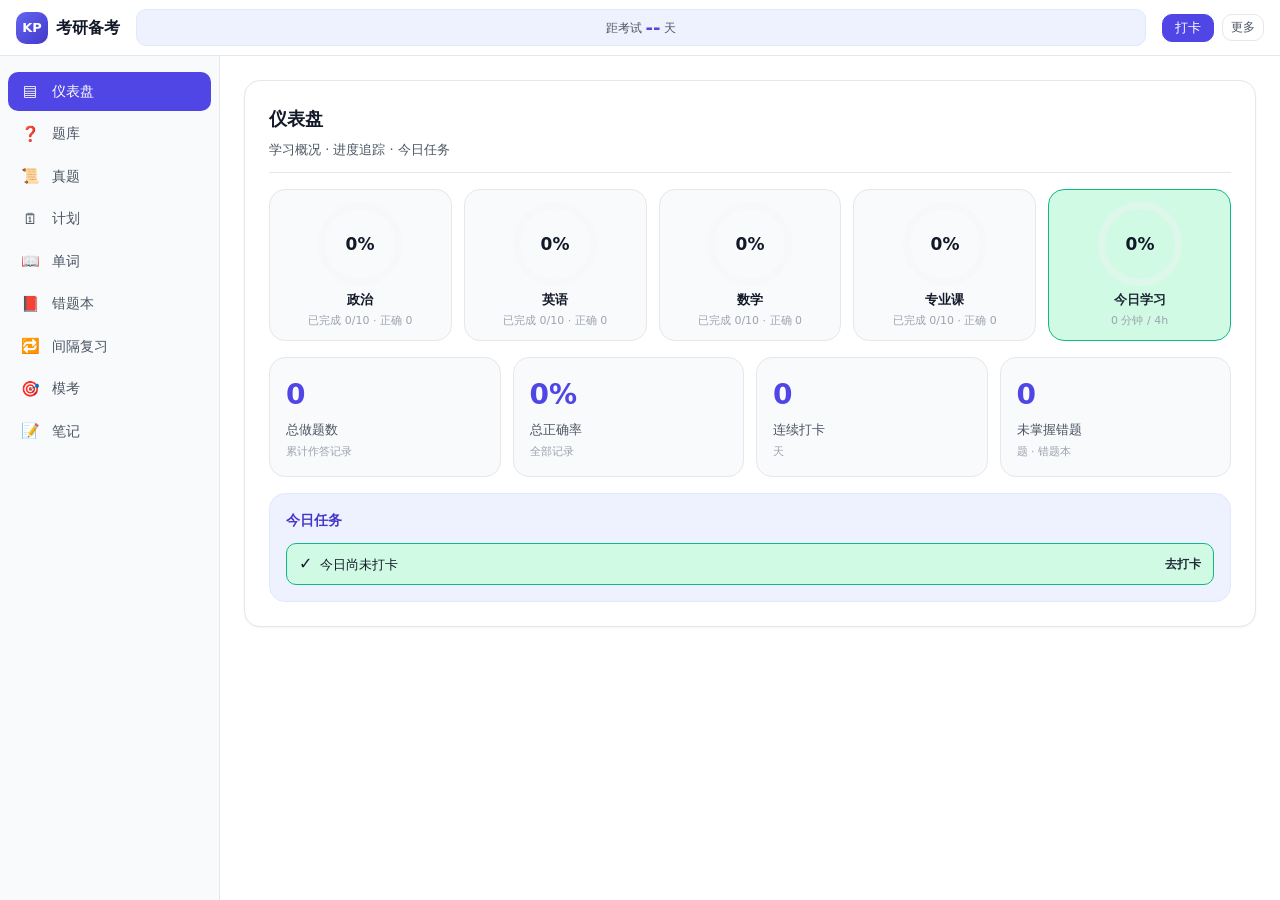
==== commit c7a57e28: "移动端体验重构：精简顶栏+tabbar5+1/更多sheet/题库筛选折叠/manifest PWA 修复" ====
--- a/index.html
+++ b/index.html
@@ -6,6 +6,7 @@
   <meta name="description" content="考研备考 · 原生 JS PWA，可离线使用" />
   <meta name="theme-color" content="#4f46e5" />
   <meta name="color-scheme" content="light dark" />
+  <meta name="mobile-web-app-capable" content="yes" />
   <meta name="apple-mobile-web-app-capable" content="yes" />
   <meta name="apple-mobile-web-app-status-bar-style" content="default" />
   <meta name="apple-mobile-web-app-title" content="考研备考" />
@@ -14,6 +15,7 @@
   <link rel="icon" type="image/png" sizes="192x192" href="assets/icon-192.png" />
   <link rel="apple-touch-icon" sizes="180x180" href="assets/icon-192.png" />
   <link rel="stylesheet" href="styles.css" />
+  <link rel="stylesheet" href="styles-mobile-ux.css" />
 </head>
 <body>
   <div class="app-shell" data-app>
@@ -24,20 +26,16 @@
         <h1 class="topbar__title">考研备考</h1>
       </div>
       <div class="topbar__center" id="exam-countdown" data-countdown>
-        <span class="topbar__label">距离考试</span>
+        <span class="topbar__label">距考试</span>
         <span class="topbar__days" id="exam-days">--</span>
         <span class="topbar__unit">天</span>
       </div>
       <div class="topbar__right">
-        <button class="btn btn--ghost btn--icon" id="export-data" data-export data-icon="↓" type="button" title="导出全部数据（JSON）" aria-label="导出数据">
-          <span class="btn-txt">↓ 导出</span>
-        </button>
-        <label class="btn btn--ghost btn--icon" data-icon="↑" title="导入数据（JSON）" aria-label="导入数据">
-          <span class="btn-txt">↑ 导入</span>
-          <input type="file" id="import-data" data-import accept="application/json,.json" hidden />
-        </label>
         <button class="btn btn--primary" id="today-checkin" data-checkin type="button">
           打卡
+        </button>
+        <button class="btn btn--ghost btn--icon" id="more-menu" data-more data-icon="⋯" type="button" aria-label="更多操作" title="导出 / 导入 / 模块切换">
+          <span class="btn-txt">更多</span>
         </button>
       </div>
     </header>
@@ -70,18 +68,34 @@
       <section class="view" data-view="notes"></section>
     </main>
 
-    <!-- 移动端底部 Tab -->
+    <!-- 移动端底部 Tab（5 核心 + 1 更多；其余 4 模块走"更多"） -->
     <nav class="tabbar" aria-label="底部导航">
-      <button class="tabbar__item" data-nav="dashboard">▤ 仪表盘</button>
-      <button class="tabbar__item" data-nav="questions">❓ 题库</button>
-      <button class="tabbar__item" data-nav="exam-past">📜 真题</button>
-      <button class="tabbar__item" data-nav="plan">🗓 计划</button>
-      <button class="tabbar__item" data-nav="vocab">📖 单词</button>
-      <button class="tabbar__item" data-nav="mistakes">📕 错题</button>
-      <button class="tabbar__item" data-nav="review">🔁 复习</button>
-      <button class="tabbar__item" data-nav="mock">🎯 模考</button>
-      <button class="tabbar__item" data-nav="notes">📝 笔记</button>
+      <button class="tabbar__item" data-nav="dashboard"><span class="tabbar__icon">▤</span><span class="tabbar__text">仪表盘</span></button>
+      <button class="tabbar__item" data-nav="questions"><span class="tabbar__icon">❓</span><span class="tabbar__text">题库</span></button>
+      <button class="tabbar__item" data-nav="plan"><span class="tabbar__icon">🗓</span><span class="tabbar__text">计划</span></button>
+      <button class="tabbar__item" data-nav="vocab"><span class="tabbar__icon">📖</span><span class="tabbar__text">单词</span></button>
+      <button class="tabbar__item" data-nav="mistakes"><span class="tabbar__icon">📕</span><span class="tabbar__text">错题</span></button>
+      <button class="tabbar__item tabbar__item--more" data-more-nav><span class="tabbar__icon">⋯</span><span class="tabbar__text">更多</span></button>
     </nav>
+
+    <!-- "更多" 模块 sheet（移动端：真题/复习/模考/笔记） -->
+    <div class="sheet-overlay" id="sheet-overlay" aria-hidden="true">
+      <div class="sheet" role="dialog" aria-label="更多功能">
+        <div class="sheet__head">
+          <span class="sheet__title">更多功能</span>
+          <button class="sheet__close" data-sheet-close aria-label="关闭">✕</button>
+        </div>
+        <div class="sheet__body">
+          <button class="sheet__item" data-nav="exam-past"><span>📜</span> 历年真题</button>
+          <button class="sheet__item" data-nav="review"><span>🔁</span> 间隔复习</button>
+          <button class="sheet__item" data-nav="mock"><span>🎯</span> 模考记录</button>
+          <button class="sheet__item" data-nav="notes"><span>📝</span> 学习笔记</button>
+          <hr class="sheet__hr" />
+          <button class="sheet__item sheet__item--muted" data-export-data><span>↓</span> 导出数据（JSON）</button>
+          <label class="sheet__item sheet__item--muted" data-import-label><span>↑</span> 导入数据<input type="file" id="import-data" data-import accept="application/json,.json" hidden /></label>
+        </div>
+      </div>
+    </div>
 
     <!-- 答题面板（覆盖层） -->
     <div class="quiz-panel" id="quiz-panel" aria-hidden="true">
--- a/styles-mobile-ux.css
+++ b/styles-mobile-ux.css
@@ -0,0 +1,309 @@
+/* ============ 移动端体验增强（2026-11） ============ */
+/* 目标：更简洁 / 更流畅 / 更美观；保留设计系统变量，只新增不改已有。 */
+
+/* ---------- tabbar：单行水平可滚（替代双行 5+4） ---------- */
+/* 移动端：6 项（5 核心 + 1 更多），单行 56px，每格 ≈1/6 屏宽，横向不溢出无需滚动 */
+@media (max-width: 768px) {
+  :root {
+    --tabbar-h: 56px;
+    --tabbar-rows: 1;
+  }
+  .tabbar {
+    display: flex;
+    overflow-x: auto;
+    overflow-y: hidden;
+    -webkit-overflow-scrolling: touch;
+    scrollbar-width: none;          /* Firefox 隐藏滚动条 */
+    padding: 0 var(--sp-2);
+    box-sizing: border-box;
+  }
+  .tabbar::-webkit-scrollbar { display: none; }
+  .tabbar__item {
+    flex: 1 1 0;
+    min-width: 56px;
+    display: flex;
+    flex-direction: column;
+    align-items: center;
+    justify-content: center;
+    gap: 2px;
+    border: none;
+    background: transparent;
+    color: var(--text-muted);
+    font-size: 11px;
+    line-height: 1.2;
+    cursor: pointer;
+    padding: var(--sp-2) 0;
+    min-height: var(--tabbar-h);
+    position: relative;
+    transition: color 0.15s;
+  }
+  .tabbar__icon {
+    font-size: 18px;
+    line-height: 1;
+    /* 图标区高度 20px，触达目标整格 ≥ 56px */
+  }
+  .tabbar__text {
+    font-size: 11px;
+    white-space: nowrap;
+  }
+  .tabbar__item.is-active {
+    color: var(--brand-600);
+    font-weight: 600;
+  }
+  /* 选中指示：顶部一条短横条（比仅变色更清晰，流畅无动画成本） */
+  .tabbar__item.is-active::before {
+    content: '';
+    position: absolute;
+    top: 0;
+    left: 50%;
+    transform: translateX(-50%);
+    width: 28px;
+    height: 3px;
+    border-radius: 0 0 3px 3px;
+    background: var(--brand-600);
+  }
+  /* "更多" 项图标弱化 */
+  .tabbar__item--more .tabbar__icon { font-size: 16px; }
+  .tabbar__item--more.is-active { color: var(--brand-600); }
+}
+
+/* ---------- "更多" 底部 sheet（移动端） ---------- */
+.sheet-overlay {
+  position: fixed;
+  inset: 0;
+  background: rgba(0, 0, 0, 0.45);
+  z-index: 40;
+  display: none;
+  align-items: flex-end;
+  justify-content: center;
+}
+.sheet-overlay.is-open { display: flex; }
+.sheet {
+  width: 100%;
+  max-width: 480px;
+  background: var(--surface);
+  border-radius: 20px 20px 0 0;
+  padding: 0 var(--sp-4) calc(var(--sp-4) + env(safe-area-inset-bottom));
+  box-shadow: 0 -8px 32px rgba(0,0,0,0.25);
+  animation: kp-sheet-up 0.28s cubic-bezier(0.16, 1, 0.3, 1);
+  max-height: 80vh;
+  overflow-y: auto;
+}
+@keyframes kp-sheet-up {
+  from { transform: translateY(100%); opacity: 0.6; }
+  to   { transform: translateY(0);    opacity: 1; }
+}
+.sheet__head {
+  display: flex;
+  align-items: center;
+  justify-content: space-between;
+  padding: var(--sp-4) 0 var(--sp-3);
+  position: sticky;
+  top: 0;
+  background: var(--surface);
+  z-index: 1;
+}
+.sheet__title { font-size: 15px; font-weight: 600; color: var(--text); }
+.sheet__close {
+  width: 32px; height: 32px;
+  border: none;
+  background: var(--surface-alt);
+  color: var(--text-secondary);
+  border-radius: 50%;
+  font-size: 14px;
+  cursor: pointer;
+  display: flex; align-items: center; justify-content: center;
+}
+.sheet__body { display: flex; flex-direction: column; gap: 2px; }
+.sheet__item {
+  display: flex;
+  align-items: center;
+  gap: var(--sp-3);
+  width: 100%;
+  border: none;
+  background: transparent;
+  color: var(--text);
+  font-size: 15px;
+  padding: var(--sp-3);
+  border-radius: var(--radius-md);
+  cursor: pointer;
+  text-align: left;
+  min-height: 48px;
+}
+.sheet__item > span { font-size: 18px; width: 24px; text-align: center; }
+.sheet__item:hover { background: var(--surface-alt); }
+.sheet__item--muted { color: var(--text-secondary); font-size: 14px; }
+.sheet__hr { border: none; height: 1px; background: var(--border); margin: var(--sp-2) 0; }
+
+/* 桌面（>768px）：sheet 居中卡片而非底部抽屉 */
+@media (min-width: 769px) {
+  .sheet-overlay { align-items: center; }
+  .sheet {
+    border-radius: var(--radius-xl);
+    animation: kp-sheet-pop 0.2s ease;
+    max-width: 360px;
+  }
+  @keyframes kp-sheet-pop {
+    from { transform: scale(0.96); opacity: 0; }
+    to   { transform: scale(1);    opacity: 1; }
+  }
+}
+
+/* ---------- 题库筛选：移动端可折叠，默认收起 ---------- */
+/* 桌面保留完整；移动端把 科目/章节/题型/难度 4 组收进"筛选"开关，
+   露出搜索 + 已选摘要，减少首屏杂乱。
+   注意：主 styles.css 把 .quiz-filters__group 设为 display:flex（非 @media），
+   因此移动端需用子选择器 [data-filters-collapse] .quiz-filters__group 强制覆盖。 */
+.quiz-filters__toggle {
+  display: none; /* 桌面隐藏 */
+}
+@media (max-width: 768px) {
+  .quiz-filters {
+    display: flex;        /* 覆盖主 CSS 的 flex-wrap 布局 */
+    flex-direction: column;
+    gap: var(--sp-2);
+    flex-wrap: nowrap;
+  }
+  /* 快速行：搜索 + 筛选开关，横向 */
+  .quiz-filters__quick {
+    display: flex;
+    gap: var(--sp-2);
+    align-items: center;
+  }
+  .quiz-filters__search { flex: 1; min-width: 0; }
+  .quiz-filters__toggle {
+    display: inline-flex;
+    align-items: center;
+    gap: 4px;
+    border: 1px solid var(--border);
+    background: var(--surface);
+    color: var(--text-secondary);
+    border-radius: 999px;
+    padding: 0 var(--sp-3);
+    font-size: 13px;
+    cursor: pointer;
+    min-height: 36px;
+    white-space: nowrap;
+    flex-shrink: 0;
+  }
+  .quiz-filters__toggle.is-open { color: var(--brand-600); border-color: var(--brand-400); }
+  .quiz-filters__toggle__badge {
+    font-size: 11px;
+    background: var(--brand-600);
+    color: #fff;
+    border-radius: 999px;
+    min-width: 16px;
+    height: 16px;
+    line-height: 16px;
+    text-align: center;
+    padding: 0 4px;
+  }
+  /* 已选摘要（默认隐藏，有筛选时 JS 加 .is-shown） */
+  .quiz-filters__active { display: none; }
+  .quiz-filters__active.is-shown {
+    display: flex;
+    gap: var(--sp-2);
+    flex-wrap: wrap;
+  }
+  /* 4 个分组 + 限时默认收起（需子选择器覆盖主 CSS 的 display:flex） */
+  .quiz-filters__collapsible {
+    display: none;
+    flex-direction: column;
+    gap: var(--sp-2);
+    padding-top: var(--sp-2);
+    border-top: 1px dashed var(--border);
+    margin-top: var(--sp-1);
+  }
+  .quiz-filters__collapsible.is-open { display: flex; }
+  .quiz-filters__group {
+    display: flex;
+    flex-wrap: wrap;
+    gap: var(--sp-2);
+    align-items: center;
+  }
+  .quiz-filters__group .quiz-filters__label {
+    width: 100%;
+    margin-bottom: 2px;
+  }
+  .quiz-filters__limit {
+    display: flex;
+    align-items: center;
+    gap: var(--sp-2);
+    width: 100%;
+  }
+}
+
+/* 已选筛选摘要（露出在折叠区外，让用户知道当前筛选） */
+.quiz-filters__active {
+  display: none;
+  gap: var(--sp-2);
+  flex-wrap: wrap;
+  margin-top: var(--sp-2);
+}
+.quiz-filters__active.is-shown { display: flex; }
+.quiz-filters__active .chip {
+  position: relative;
+  padding-right: 24px;
+}
+.quiz-filters__active .chip::after {
+  content: '×';
+  position: absolute;
+  right: 8px;
+  top: 50%;
+  transform: translateY(-50%);
+  font-size: 13px;
+  opacity: 0.7;
+}
+
+/* ---------- 空状态美化 ---------- */
+.empty-state {
+  text-align: center;
+  padding: var(--sp-12) var(--sp-4);
+  color: var(--text-muted);
+}
+.empty-state__icon {
+  font-size: 40px;
+  margin-bottom: var(--sp-3);
+  opacity: 0.7;
+}
+.empty-state__title {
+  font-size: 15px;
+  color: var(--text-secondary);
+  margin: 0 0 var(--sp-1);
+}
+.empty-state__hint {
+  font-size: 13px;
+  margin: 0;
+  line-height: 1.6;
+}
+
+/* ---------- 仪表盘：环形卡片紧凑 + 进度条更粗 ---------- */
+@media (max-width: 480px) {
+  .dash-rings {
+    grid-template-columns: repeat(2, 1fr);
+    gap: var(--sp-2);
+  }
+  .dash-ring {
+    padding: var(--sp-3) var(--sp-2);
+    gap: 2px;
+  }
+  .dash-ring__svg { width: 72px; height: 72px; }
+  .dash-ring__label { font-size: 12px; }
+  .dash-ring__meta { font-size: 11px; }
+  /* 今日学习卡片（高亮）尺寸收小 */
+  .dash-ring--time .dash-ring__svg { width: 72px; height: 72px; }
+}
+
+/* ---------- 流畅性：减少非必要动画，统一缓动 ---------- */
+.btn, .chip, .tabbar__item, .quiz-card, .dash-ring, .sheet__item {
+  /* 统一 150ms ease-out，符合 Material 动效标准，触感更"跟手" */
+  transition: transform 0.15s ease-out, opacity 0.15s ease-out,
+              background-color 0.15s ease-out, color 0.15s ease-out,
+              border-color 0.15s ease-out, box-shadow 0.15s ease-out;
+}
+/* 按钮按压缩放（移动端手感） */
+@media (hover: none) {
+  .btn:active, .chip:active, .tabbar__item:active, .sheet__item:active {
+    transform: scale(0.97);
+  }
+}
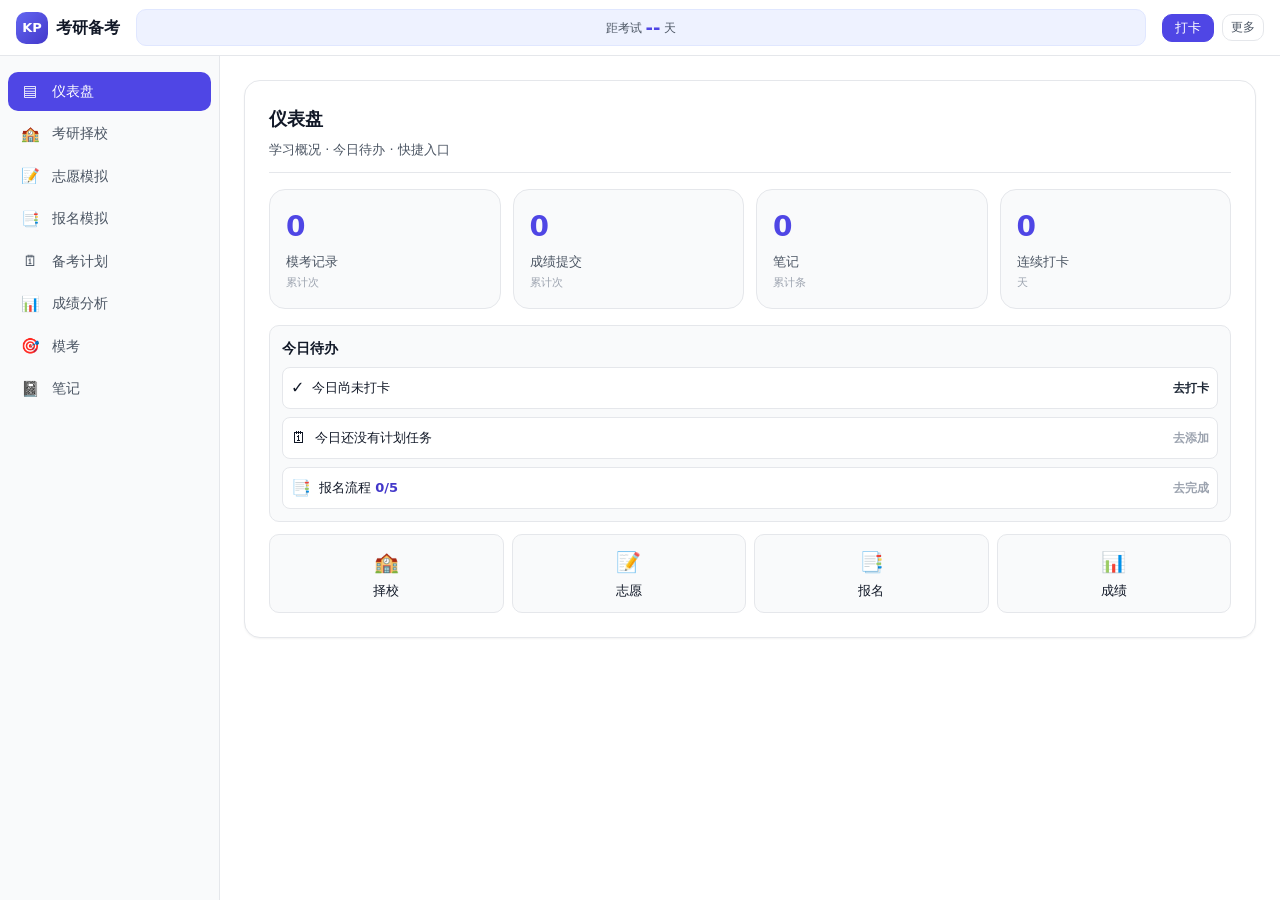
==== commit 3a8d8ac8: "feat: 移除题库/真题/单词/错题, 新增择校/志愿/报名/成绩4模块; 重做PWA图标(定位针+箭头+校园建筑); 更新sw缓存与manifest" ====
--- a/index.html
+++ b/index.html
@@ -3,7 +3,7 @@
 <head>
   <meta charset="UTF-8" />
   <meta name="viewport" content="width=device-width, initial-scale=1.0, viewport-fit=cover" />
-  <meta name="description" content="考研备考 · 原生 JS PWA，可离线使用" />
+  <meta name="description" content="考研择校 · 志愿模拟 · 报名模拟 · 成绩分析 · 计划 · 模考 · 笔记，数据仅存本机，可离线使用" />
   <meta name="theme-color" content="#4f46e5" />
   <meta name="color-scheme" content="light dark" />
   <meta name="mobile-web-app-capable" content="yes" />
@@ -44,41 +44,39 @@
     <nav class="sidebar" id="sidebar" aria-label="主导航">
       <ul class="sidebar__list">
         <li class="nav-item" data-nav="dashboard"><span class="nav-item__icon">▤</span><span class="nav-item__text">仪表盘</span></li>
-        <li class="nav-item" data-nav="questions"><span class="nav-item__icon">❓</span><span class="nav-item__text">题库</span></li>
-        <li class="nav-item" data-nav="exam-past"><span class="nav-item__icon">📜</span><span class="nav-item__text">真题</span></li>
-        <li class="nav-item" data-nav="plan"><span class="nav-item__icon">🗓</span><span class="nav-item__text">计划</span></li>
-        <li class="nav-item" data-nav="vocab"><span class="nav-item__icon">📖</span><span class="nav-item__text">单词</span></li>
-        <li class="nav-item" data-nav="mistakes"><span class="nav-item__icon">📕</span><span class="nav-item__text">错题本</span></li>
-        <li class="nav-item" data-nav="review"><span class="nav-item__icon">🔁</span><span class="nav-item__text">间隔复习</span></li>
+        <li class="nav-item" data-nav="school"><span class="nav-item__icon">🏫</span><span class="nav-item__text">考研择校</span></li>
+        <li class="nav-item" data-nav="apply"><span class="nav-item__icon">📝</span><span class="nav-item__text">志愿模拟</span></li>
+        <li class="nav-item" data-nav="signup"><span class="nav-item__icon">📑</span><span class="nav-item__text">报名模拟</span></li>
+        <li class="nav-item" data-nav="plan"><span class="nav-item__icon">🗓</span><span class="nav-item__text">备考计划</span></li>
+        <li class="nav-item" data-nav="score-analysis"><span class="nav-item__icon">📊</span><span class="nav-item__text">成绩分析</span></li>
         <li class="nav-item" data-nav="mock"><span class="nav-item__icon">🎯</span><span class="nav-item__text">模考</span></li>
-        <li class="nav-item" data-nav="notes"><span class="nav-item__icon">📝</span><span class="nav-item__text">笔记</span></li>
+        <li class="nav-item" data-nav="notes"><span class="nav-item__icon">📓</span><span class="nav-item__text">笔记</span></li>
       </ul>
     </nav>
 
     <!-- 主内容区 -->
     <main class="main" id="main">
       <section class="view" data-view="dashboard"></section>
-      <section class="view" data-view="questions"></section>
-      <section class="view" data-view="exam-past"></section>
+      <section class="view" data-view="school"></section>
+      <section class="view" data-view="apply"></section>
+      <section class="view" data-view="signup"></section>
       <section class="view" data-view="plan"></section>
-      <section class="view" data-view="vocab"></section>
-      <section class="view" data-view="mistakes"></section>
-      <section class="view" data-view="review"></section>
+      <section class="view" data-view="score-analysis"></section>
       <section class="view" data-view="mock"></section>
       <section class="view" data-view="notes"></section>
     </main>
 
-    <!-- 移动端底部 Tab（5 核心 + 1 更多；其余 4 模块走"更多"） -->
+    <!-- 移动端底部 Tab（5 核心 + 1 更多；其余模块走"更多"） -->
     <nav class="tabbar" aria-label="底部导航">
       <button class="tabbar__item" data-nav="dashboard"><span class="tabbar__icon">▤</span><span class="tabbar__text">仪表盘</span></button>
-      <button class="tabbar__item" data-nav="questions"><span class="tabbar__icon">❓</span><span class="tabbar__text">题库</span></button>
+      <button class="tabbar__item" data-nav="school"><span class="tabbar__icon">🏫</span><span class="tabbar__text">择校</span></button>
+      <button class="tabbar__item" data-nav="apply"><span class="tabbar__icon">📝</span><span class="tabbar__text">志愿</span></button>
+      <button class="tabbar__item" data-nav="signup"><span class="tabbar__icon">📑</span><span class="tabbar__text">报名</span></button>
       <button class="tabbar__item" data-nav="plan"><span class="tabbar__icon">🗓</span><span class="tabbar__text">计划</span></button>
-      <button class="tabbar__item" data-nav="vocab"><span class="tabbar__icon">📖</span><span class="tabbar__text">单词</span></button>
-      <button class="tabbar__item" data-nav="mistakes"><span class="tabbar__icon">📕</span><span class="tabbar__text">错题</span></button>
       <button class="tabbar__item tabbar__item--more" data-more-nav><span class="tabbar__icon">⋯</span><span class="tabbar__text">更多</span></button>
     </nav>
 
-    <!-- "更多" 模块 sheet（移动端：真题/复习/模考/笔记） -->
+    <!-- "更多" 模块 sheet（移动端：成绩/模考/笔记） -->
     <div class="sheet-overlay" id="sheet-overlay" aria-hidden="true">
       <div class="sheet" role="dialog" aria-label="更多功能">
         <div class="sheet__head">
@@ -86,10 +84,9 @@
           <button class="sheet__close" data-sheet-close aria-label="关闭">✕</button>
         </div>
         <div class="sheet__body">
-          <button class="sheet__item" data-nav="exam-past"><span>📜</span> 历年真题</button>
-          <button class="sheet__item" data-nav="review"><span>🔁</span> 间隔复习</button>
+          <button class="sheet__item" data-nav="score-analysis"><span>📊</span> 成绩分析</button>
           <button class="sheet__item" data-nav="mock"><span>🎯</span> 模考记录</button>
-          <button class="sheet__item" data-nav="notes"><span>📝</span> 学习笔记</button>
+          <button class="sheet__item" data-nav="notes"><span>📓</span> 学习笔记</button>
           <hr class="sheet__hr" />
           <button class="sheet__item sheet__item--muted" data-export-data><span>↓</span> 导出数据（JSON）</button>
           <label class="sheet__item sheet__item--muted" data-import-label><span>↑</span> 导入数据<input type="file" id="import-data" data-import accept="application/json,.json" hidden /></label>
@@ -97,7 +94,7 @@
       </div>
     </div>
 
-    <!-- 答题面板（覆盖层） -->
+    <!-- 答题面板（模考可能复用；保留无副作用） -->
     <div class="quiz-panel" id="quiz-panel" aria-hidden="true">
       <div class="quiz-panel__inner" id="quiz-panel-inner"></div>
     </div>
@@ -110,6 +107,10 @@
   <script src="src/model.js"></script>
   <script src="src/store.js"></script>
   <script src="src/charts.js"></script>
+  <script src="src/school.js"></script>
+  <script src="src/apply.js"></script>
+  <script src="src/signup.js"></script>
+  <script src="src/score.js"></script>
   <script src="src/app.js"></script>
   <script src="sw-register.js"></script>
 </body>
--- a/styles-mobile-ux.css
+++ b/styles-mobile-ux.css
@@ -13,7 +13,7 @@
     overflow-x: auto;
     overflow-y: hidden;
     -webkit-overflow-scrolling: touch;
-    scrollbar-width: none;          /* Firefox 隐藏滚动条 */
+    scrollbar-width: none;
     padding: 0 var(--sp-2);
     box-sizing: border-box;
   }
@@ -28,124 +28,204 @@
     gap: 2px;
     border: none;
     background: transparent;
-    color: var(--text-muted);
-    font-size: 11px;
-    line-height: 1.2;
-    cursor: pointer;
-    padding: var(--sp-2) 0;
-    min-height: var(--tabbar-h);
+    color: var(--text-secondary);
+    font-size: 12px;
+    padding: 6px 4px;
+    border-radius: 8px;
     position: relative;
-    transition: color 0.15s;
-  }
-  .tabbar__icon {
-    font-size: 18px;
-    line-height: 1;
-    /* 图标区高度 20px，触达目标整格 ≥ 56px */
-  }
-  .tabbar__text {
-    font-size: 11px;
-    white-space: nowrap;
+    transition: color 0.15s ease-out, background 0.15s ease-out;
   }
   .tabbar__item.is-active {
     color: var(--brand-600);
-    font-weight: 600;
-  }
-  /* 选中指示：顶部一条短横条（比仅变色更清晰，流畅无动画成本） */
-  .tabbar__item.is-active::before {
+    background: color-mix(in srgb, var(--brand-500) 10%, transparent);
+  }
+  .tabbar__item.is-active::after {
     content: '';
     position: absolute;
     top: 0;
     left: 50%;
     transform: translateX(-50%);
-    width: 28px;
-    height: 3px;
-    border-radius: 0 0 3px 3px;
-    background: var(--brand-600);
-  }
-  /* "更多" 项图标弱化 */
-  .tabbar__item--more .tabbar__icon { font-size: 16px; }
-  .tabbar__item--more.is-active { color: var(--brand-600); }
-}
-
-/* ---------- "更多" 底部 sheet（移动端） ---------- */
+    width: 24px;
+    height: 2px;
+    background: var(--brand-500);
+    border-radius: 2px;
+  }
+  .tabbar__icon { font-size: 18px; line-height: 1; }
+}
+
+/* ---------- 顶栏：移动端精简 ---------- */
+@media (max-width: 768px) {
+  .topbar {
+    gap: var(--sp-2);
+    padding: 0 var(--sp-3);
+    height: 52px;
+  }
+  .topbar__logo {
+    width: 32px;
+    height: 32px;
+    font-size: 14px;
+  }
+  .topbar__title {
+    font-size: 15px;
+    font-weight: 600;
+  }
+  .topbar__center {
+    font-size: 11px;
+  }
+  .topbar__center .topbar__days {
+    font-size: 14px;
+  }
+  .btn--ghost.btn--icon .btn-txt {
+    display: none;
+  }
+}
+
+/* ---------- 卡片：移动端紧凑 ---------- */
+@media (max-width: 768px) {
+  .card {
+    border-radius: 12px;
+    padding: var(--sp-3);
+  }
+  .card__title {
+    font-size: 16px;
+  }
+  .card__desc {
+    font-size: 13px;
+  }
+}
+
+/* ---------- 仪表盘：统计卡 2x2 网格 ---------- */
+@media (max-width: 768px) {
+  .dash-stats {
+    display: grid;
+    grid-template-columns: repeat(2, 1fr);
+    gap: var(--sp-2);
+  }
+  .stat {
+    display: flex;
+    flex-direction: column;
+    gap: 2px;
+    padding: var(--sp-3);
+    border-radius: 10px;
+    background: var(--surface-2, var(--gray-50));
+  }
+  .stat__num {
+    font-size: 24px;
+    font-weight: 700;
+    color: var(--text);
+  }
+  .stat__label {
+    font-size: 12px;
+    color: var(--text-secondary);
+  }
+  .stat__hint {
+    font-size: 11px;
+    color: var(--text-tertiary, var(--gray-400));
+  }
+}
+
+/* ---------- "更多" sheet ---------- */
 .sheet-overlay {
   position: fixed;
   inset: 0;
-  background: rgba(0, 0, 0, 0.45);
-  z-index: 40;
-  display: none;
+  background: rgba(0, 0, 0, 0.35);
+  z-index: 200;
+  opacity: 0;
+  pointer-events: none;
+  transition: opacity 0.2s ease-out;
+  display: flex;
   align-items: flex-end;
   justify-content: center;
 }
-.sheet-overlay.is-open { display: flex; }
+.sheet-overlay.is-open {
+  opacity: 1;
+  pointer-events: auto;
+}
 .sheet {
   width: 100%;
   max-width: 480px;
   background: var(--surface);
-  border-radius: 20px 20px 0 0;
-  padding: 0 var(--sp-4) calc(var(--sp-4) + env(safe-area-inset-bottom));
-  box-shadow: 0 -8px 32px rgba(0,0,0,0.25);
-  animation: kp-sheet-up 0.28s cubic-bezier(0.16, 1, 0.3, 1);
-  max-height: 80vh;
-  overflow-y: auto;
-}
-@keyframes kp-sheet-up {
-  from { transform: translateY(100%); opacity: 0.6; }
-  to   { transform: translateY(0);    opacity: 1; }
+  border-radius: 16px 16px 0 0;
+  padding: var(--sp-3) var(--sp-4) calc(var(--sp-4) + env(safe-area-inset-bottom, 0px));
+  transform: translateY(100%);
+  transition: transform 0.25s ease-out;
+  box-shadow: 0 -8px 32px rgba(0, 0, 0, 0.15);
+}
+.sheet-overlay.is-open .sheet {
+  transform: translateY(0);
 }
 .sheet__head {
   display: flex;
   align-items: center;
   justify-content: space-between;
-  padding: var(--sp-4) 0 var(--sp-3);
-  position: sticky;
-  top: 0;
-  background: var(--surface);
-  z-index: 1;
-}
-.sheet__title { font-size: 15px; font-weight: 600; color: var(--text); }
+  margin-bottom: var(--sp-3);
+}
+.sheet__title {
+  font-size: 15px;
+  font-weight: 600;
+  color: var(--text);
+}
 .sheet__close {
-  width: 32px; height: 32px;
+  width: 28px;
+  height: 28px;
   border: none;
-  background: var(--surface-alt);
-  color: var(--text-secondary);
+  background: var(--gray-100);
   border-radius: 50%;
+  color: var(--text-secondary);
   font-size: 14px;
   cursor: pointer;
-  display: flex; align-items: center; justify-content: center;
-}
-.sheet__body { display: flex; flex-direction: column; gap: 2px; }
+  display: flex;
+  align-items: center;
+  justify-content: center;
+}
+.sheet__body {
+  display: flex;
+  flex-direction: column;
+  gap: 4px;
+}
 .sheet__item {
   display: flex;
   align-items: center;
   gap: var(--sp-3);
-  width: 100%;
+  padding: var(--sp-3);
   border: none;
   background: transparent;
-  color: var(--text);
+  border-radius: 10px;
   font-size: 15px;
-  padding: var(--sp-3);
-  border-radius: var(--radius-md);
+  color: var(--text);
   cursor: pointer;
   text-align: left;
-  min-height: 48px;
-}
-.sheet__item > span { font-size: 18px; width: 24px; text-align: center; }
-.sheet__item:hover { background: var(--surface-alt); }
-.sheet__item--muted { color: var(--text-secondary); font-size: 14px; }
-.sheet__hr { border: none; height: 1px; background: var(--border); margin: var(--sp-2) 0; }
-
-/* 桌面（>768px）：sheet 居中卡片而非底部抽屉 */
+  width: 100%;
+  transition: background 0.15s;
+}
+.sheet__item:hover, .sheet__item:active {
+  background: var(--gray-50);
+}
+.sheet__item--muted {
+  color: var(--text-secondary);
+  font-size: 14px;
+}
+.sheet__hr {
+  border: none;
+  border-top: 1px solid var(--border);
+  margin: var(--sp-2) 0;
+}
+/* 桌面：sheet 居中 */
 @media (min-width: 769px) {
-  .sheet-overlay { align-items: center; }
+  .sheet-overlay {
+    align-items: center;
+    justify-content: center;
+  }
   .sheet {
-    border-radius: var(--radius-xl);
-    animation: kp-sheet-pop 0.2s ease;
-    max-width: 360px;
-  }
-  @keyframes kp-sheet-pop {
-    from { transform: scale(0.96); opacity: 0; }
-    to   { transform: scale(1);    opacity: 1; }
+    max-width: 420px;
+    border-radius: 16px;
+    transform: translateY(20px) scale(0.96);
+    opacity: 0;
+    transition: transform 0.2s ease-out, opacity 0.2s ease-out;
+  }
+  .sheet-overlay.is-open .sheet {
+    transform: translateY(0) scale(1);
+    opacity: 1;
   }
 }
 
@@ -159,7 +239,7 @@
 }
 @media (max-width: 768px) {
   .quiz-filters {
-    display: flex;        /* 覆盖主 CSS 的 flex-wrap 布局 */
+    display: flex;
     flex-direction: column;
     gap: var(--sp-2);
     flex-wrap: nowrap;
@@ -210,100 +290,573 @@
     display: none;
     flex-direction: column;
     gap: var(--sp-2);
-    padding-top: var(--sp-2);
-    border-top: 1px dashed var(--border);
-    margin-top: var(--sp-1);
-  }
-  .quiz-filters__collapsible.is-open { display: flex; }
-  .quiz-filters__group {
+  }
+  .quiz-filters__collapsible.is-open {
+    display: flex;
+  }
+  /* 覆盖主 CSS 的 group 显示 */
+  [data-filters-collapse] .quiz-filters__group {
     display: flex;
     flex-wrap: wrap;
     gap: var(--sp-2);
-    align-items: center;
-  }
-  .quiz-filters__group .quiz-filters__label {
-    width: 100%;
-    margin-bottom: 2px;
-  }
-  .quiz-filters__limit {
+  }
+  [data-filters-collapse] .quiz-filters__limit {
     display: flex;
     align-items: center;
     gap: var(--sp-2);
+  }
+}
+
+/* ---------- 通用：表单控件 / 输入框 ---------- */
+@media (max-width: 768px) {
+  input[type="text"], input[type="number"], input[type="date"], input[type="tel"], select, textarea {
     width: 100%;
-  }
-}
-
-/* 已选筛选摘要（露出在折叠区外，让用户知道当前筛选） */
-.quiz-filters__active {
+    box-sizing: border-box;
+    padding: 10px 12px;
+    border: 1px solid var(--border);
+    border-radius: 8px;
+    background: var(--surface);
+    color: var(--text);
+    font-size: 15px; /* iOS 防止聚焦缩放 */
+  }
+  input:focus, select:focus, textarea:focus {
+    outline: none;
+    border-color: var(--brand-500);
+    box-shadow: 0 0 0 3px color-mix(in srgb, var(--brand-500) 15%, transparent);
+  }
+}
+
+/* ---------- 择校模块 ---------- */
+.sugg-card {
+  border: 1px solid var(--border);
+  border-radius: 12px;
+  margin-bottom: var(--sp-3);
+  overflow: hidden;
+}
+.sugg-card__head {
+  display: flex;
+  justify-content: space-between;
+  align-items: center;
+  padding: var(--sp-3) var(--sp-4);
+  background: var(--surface-2, var(--gray-50));
+  border-bottom: 1px solid var(--border);
+}
+.sugg-card__group {
+  font-size: 14px;
+  font-weight: 600;
+  color: var(--text);
+}
+.sugg-card__tier {
+  font-size: 12px;
+  font-weight: 500;
+}
+.sugg-card__list {
+  display: flex;
+  flex-direction: column;
+}
+.sugg-row {
+  display: grid;
+  grid-template-columns: 1fr auto auto auto;
+  align-items: center;
+  gap: var(--sp-2);
+  padding: var(--sp-3) var(--sp-4);
+  border: none;
+  border-bottom: 1px solid var(--border);
+  background: transparent;
+  cursor: pointer;
+  text-align: left;
+  font-size: 14px;
+  color: var(--text);
+  transition: background 0.12s;
+}
+.sugg-row:last-child { border-bottom: none; }
+.sugg-row:hover, .sugg-row:active { background: var(--gray-50); }
+.sugg-row__name { font-weight: 500; overflow: hidden; text-overflow: ellipsis; white-space: nowrap; }
+.sugg-row__tag {
+  font-size: 11px;
+  color: var(--text-secondary);
+  background: var(--gray-100);
+  border-radius: 999px;
+  padding: 2px 8px;
+  white-space: nowrap;
+}
+.sugg-row__prob {
+  font-size: 13px;
+  font-weight: 600;
+  min-width: 40px;
+  text-align: right;
+}
+.sugg-row__fav { color: var(--ok); font-size: 12px; min-width: 16px; }
+.sugg-actions {
+  margin-top: var(--sp-3);
+  display: flex;
+  justify-content: center;
+}
+
+/* ---------- 院校详情弹窗 ---------- */
+.detail-overlay {
+  position: fixed;
+  inset: 0;
+  background: rgba(0, 0, 0, 0.4);
+  z-index: 300;
   display: none;
-  gap: var(--sp-2);
+  align-items: center;
+  justify-content: center;
+  padding: var(--sp-4);
+}
+.detail-overlay.is-open { display: flex; }
+.detail-panel {
+  background: var(--surface);
+  border-radius: 16px;
+  padding: var(--sp-5, 20px);
+  max-width: 480px;
+  width: 100%;
+  max-height: 80vh;
+  overflow-y: auto;
+  position: relative;
+  box-shadow: 0 12px 40px rgba(0, 0, 0, 0.2);
+}
+.detail-close {
+  position: absolute;
+  top: var(--sp-3);
+  right: var(--sp-3);
+  width: 28px;
+  height: 28px;
+  border: none;
+  background: var(--gray-100);
+  border-radius: 50%;
+  cursor: pointer;
+  color: var(--text-secondary);
+}
+.detail-tag {
+  font-size: 13px;
+  color: var(--text-secondary);
+  margin: 4px 0 var(--sp-3);
+}
+.detail-tags {
+  display: flex;
   flex-wrap: wrap;
-  margin-top: var(--sp-2);
-}
-.quiz-filters__active.is-shown { display: flex; }
-.quiz-filters__active .chip {
+  gap: var(--sp-2);
+  margin-bottom: var(--sp-3);
+}
+.detail-block { margin-bottom: var(--sp-3); }
+.detail-block h4 {
+  font-size: 13px;
+  font-weight: 600;
+  color: var(--text-secondary);
+  margin-bottom: 4px;
+}
+.detail-block p { font-size: 14px; color: var(--text); }
+.detail-actions {
+  display: flex;
+  gap: var(--sp-2);
+  margin-top: var(--sp-4);
+}
+
+/* ---------- 志愿模拟填报 ---------- */
+.apply-grid {
+  display: flex;
+  flex-direction: column;
+  gap: var(--sp-3);
+  margin: var(--sp-4) 0;
+}
+.apply-row {
+  display: grid;
+  grid-template-columns: 1fr auto;
+  gap: var(--sp-2);
+  align-items: center;
+  padding: var(--sp-3);
+  border: 1px solid var(--border);
+  border-radius: 10px;
+  background: var(--surface-2, var(--gray-50));
+}
+.apply-row__label {
+  font-weight: 600;
+  font-size: 14px;
+  color: var(--text);
+  grid-column: 1 / -1;
+}
+.apply-row__desc {
+  font-size: 12px;
+  font-weight: 400;
+  color: var(--text-secondary);
+  margin-left: 8px;
+}
+.apply-row__select {
+  width: 100%;
+  padding: 8px 10px;
+  border: 1px solid var(--border);
+  border-radius: 8px;
+  background: var(--surface);
+  font-size: 14px;
+}
+.apply-row__check {
+  font-size: 13px;
+  font-weight: 600;
+  padding: 4px 10px;
+  border-radius: 8px;
+  white-space: nowrap;
+}
+.apply-row__check.ok { background: color-mix(in srgb, var(--ok) 15%, transparent); color: var(--ok); }
+.apply-row__check.bad { background: color-mix(in srgb, var(--bad) 15%, transparent); color: var(--bad); }
+.apply-actions {
+  display: flex;
+  gap: var(--sp-2);
+  justify-content: flex-end;
+  margin-top: var(--sp-3);
+}
+.apply-submissions {
+  margin-top: var(--sp-3);
+  display: flex;
+  flex-direction: column;
+  gap: 4px;
+}
+.apply-sub {
+  display: flex;
+  gap: var(--sp-3);
+  padding: var(--sp-2) var(--sp-3);
+  border-radius: 8px;
+  background: var(--gray-50);
+  font-size: 13px;
+  color: var(--text-secondary);
+}
+
+/* ---------- 报名模拟 ---------- */
+.signup-tl {
+  display: flex;
+  gap: 0;
+  margin: var(--sp-4) 0;
+  overflow-x: auto;
+  padding-bottom: var(--sp-2);
+}
+.tl-node {
+  flex: 0 0 auto;
+  min-width: 90px;
+  padding: var(--sp-3) 10px;
+  text-align: center;
   position: relative;
-  padding-right: 24px;
-}
-.quiz-filters__active .chip::after {
-  content: '×';
-  position: absolute;
-  right: 8px;
-  top: 50%;
-  transform: translateY(-50%);
-  font-size: 13px;
-  opacity: 0.7;
-}
-
-/* ---------- 空状态美化 ---------- */
-.empty-state {
+  border-radius: 10px;
+  background: var(--surface-2, var(--gray-50));
+  border: 1px solid var(--border);
+}
+.tl-node__dot {
+  width: 10px;
+  height: 10px;
+  border-radius: 50%;
+  background: var(--gray-300);
+  margin: 0 auto var(--sp-2);
+}
+.tl-node--done .tl-node__dot { background: var(--ok); }
+.tl-node--current .tl-node__dot { background: var(--brand-500); box-shadow: 0 0 0 4px color-mix(in srgb, var(--brand-500) 20%, transparent); }
+.tl-node__label {
+  font-size: 12px;
+  font-weight: 600;
+  color: var(--text);
+  margin-bottom: 2px;
+}
+.tl-node__desc {
+  font-size: 11px;
+  color: var(--text-secondary);
+  line-height: 1.3;
+}
+.tl-node__days {
+  margin-top: 4px;
+  font-size: 11px;
+  color: var(--text-tertiary, var(--gray-400));
+}
+
+.signup-form {
+  margin: var(--sp-3) 0;
+  padding: var(--sp-4);
+  border: 1px solid var(--border);
+  border-radius: 12px;
+  background: var(--surface-2, var(--gray-50));
+}
+.signup-form .card__title { margin-bottom: 4px; }
+.signup-field { margin-bottom: var(--sp-3); }
+.signup-field__label {
+  display: block;
+  font-size: 13px;
+  font-weight: 500;
+  color: var(--text-secondary);
+  margin-bottom: 4px;
+}
+.signup-field__hint {
+  font-size: 12px;
+  color: var(--text-tertiary, var(--gray-400));
+  margin-top: 4px;
+}
+.signup-fee {
+  font-size: 24px;
+  font-weight: 700;
+  color: var(--brand-600);
+  margin: var(--sp-2) 0;
+}
+.signup-agree {
+  display: flex;
+  align-items: center;
+  gap: var(--sp-2);
+  font-size: 13px;
+  color: var(--text-secondary);
+}
+.signup-actions {
+  display: flex;
+  justify-content: flex-end;
+  gap: var(--sp-2);
+  margin-top: var(--sp-3);
+}
+.signup-done {
   text-align: center;
-  padding: var(--sp-12) var(--sp-4);
-  color: var(--text-muted);
-}
-.empty-state__icon {
-  font-size: 40px;
+  padding: var(--sp-5, 24px) var(--sp-4);
+}
+.signup-done__mark {
+  font-size: 48px;
+  color: var(--ok);
+  margin-bottom: var(--sp-2);
+}
+.signup-sum {
+  display: flex;
+  justify-content: space-between;
+  padding: var(--sp-2) 0;
+  border-bottom: 1px solid var(--border);
+  font-size: 13px;
+}
+.signup-sum__k { color: var(--text-secondary); }
+.signup-sum__v { font-weight: 500; }
+
+/* ---------- 成绩分析 ---------- */
+.score-form {
+  margin: var(--sp-4) 0;
+  padding: var(--sp-4);
+  border: 1px solid var(--border);
+  border-radius: 12px;
+  background: var(--surface-2, var(--gray-50));
+}
+.score-form__head {
+  display: flex;
+  align-items: center;
+  gap: var(--sp-2);
   margin-bottom: var(--sp-3);
-  opacity: 0.7;
-}
-.empty-state__title {
-  font-size: 15px;
-  color: var(--text-secondary);
-  margin: 0 0 var(--sp-1);
-}
-.empty-state__hint {
-  font-size: 13px;
-  margin: 0;
-  line-height: 1.6;
-}
-
-/* ---------- 仪表盘：环形卡片紧凑 + 进度条更粗 ---------- */
-@media (max-width: 480px) {
-  .dash-rings {
-    grid-template-columns: repeat(2, 1fr);
-    gap: var(--sp-2);
-  }
-  .dash-ring {
-    padding: var(--sp-3) var(--sp-2);
-    gap: 2px;
-  }
-  .dash-ring__svg { width: 72px; height: 72px; }
-  .dash-ring__label { font-size: 12px; }
-  .dash-ring__meta { font-size: 11px; }
-  /* 今日学习卡片（高亮）尺寸收小 */
-  .dash-ring--time .dash-ring__svg { width: 72px; height: 72px; }
-}
-
-/* ---------- 流畅性：减少非必要动画，统一缓动 ---------- */
-.btn, .chip, .tabbar__item, .quiz-card, .dash-ring, .sheet__item {
-  /* 统一 150ms ease-out，符合 Material 动效标准，触感更"跟手" */
-  transition: transform 0.15s ease-out, opacity 0.15s ease-out,
-              background-color 0.15s ease-out, color 0.15s ease-out,
-              border-color 0.15s ease-out, box-shadow 0.15s ease-out;
-}
-/* 按钮按压缩放（移动端手感） */
+}
+.score-form__label { font-size: 13px; color: var(--text-secondary); }
+.score-form__label-input {
+  flex: 1;
+  padding: 8px 10px;
+  border: 1px solid var(--border);
+  border-radius: 8px;
+  background: var(--surface);
+  font-size: 14px;
+}
+.score-form__grid {
+  display: grid;
+  grid-template-columns: repeat(2, 1fr);
+  gap: var(--sp-3);
+}
+@media (min-width: 769px) {
+  .score-form__grid { grid-template-columns: repeat(4, 1fr); }
+}
+.score-input {
+  padding: var(--sp-3);
+  border-radius: 10px;
+  background: var(--surface);
+  border: 1px solid var(--border);
+}
+.score-input__label {
+  display: block;
+  font-size: 12px;
+  color: var(--text-secondary);
+  margin-bottom: 4px;
+}
+.score-input__label span { font-weight: 400; color: var(--text-tertiary, var(--gray-400)); }
+.score-input__value {
+  width: 100%;
+  box-sizing: border-box;
+  font-size: 22px;
+  font-weight: 700;
+  text-align: center;
+  padding: 6px;
+  border: 1px solid var(--border);
+  border-radius: 8px;
+  background: var(--surface);
+  color: var(--text);
+}
+.score-input__norm {
+  margin-top: 4px;
+  font-size: 11px;
+  color: var(--text-tertiary, var(--gray-400));
+  text-align: center;
+}
+.score-form__actions { margin-top: var(--sp-3); text-align: right; }
+
+.score-diag {
+  margin: var(--sp-3) 0;
+  padding: var(--sp-3);
+  border-radius: 10px;
+  background: var(--surface-2, var(--gray-50));
+  border: 1px solid var(--border);
+}
+.score-diag__weak {
+  margin: var(--sp-2) 0;
+  font-size: 13px;
+  color: var(--text);
+}
+.score-diag__ok {
+  font-size: 13px;
+  color: var(--ok);
+}
+.score-diag__advice {
+  font-size: 13px;
+  color: var(--text-secondary);
+  margin: var(--sp-2) 0;
+}
+.score-diag__rank {
+  font-size: 14px;
+  color: var(--text);
+}
+
+.score-list {
+  margin-top: var(--sp-3);
+  display: flex;
+  flex-direction: column;
+  gap: var(--sp-2);
+}
+.score-item {
+  padding: var(--sp-3);
+  border-radius: 10px;
+  background: var(--surface-2, var(--gray-50));
+  border: 1px solid var(--border);
+}
+.score-item__head {
+  display: flex;
+  align-items: center;
+  gap: var(--sp-2);
+  flex-wrap: wrap;
+  margin-bottom: var(--sp-2);
+}
+.score-item__total { font-weight: 600; color: var(--brand-600); font-size: 14px; }
+.score-item__pct {
+  font-size: 12px;
+  color: var(--text-secondary);
+  background: var(--gray-100);
+  padding: 2px 8px;
+  border-radius: 999px;
+}
+.score-item__date { font-size: 12px; color: var(--text-tertiary, var(--gray-400)); margin-left: auto; }
+.score-item__scores {
+  display: flex;
+  flex-wrap: wrap;
+  gap: var(--sp-2);
+}
+.score-chip {
+  font-size: 12px;
+  padding: 2px 8px;
+  border-radius: 6px;
+  background: var(--gray-100);
+  color: var(--text-secondary);
+}
+.score-trend {
+  margin: var(--sp-3) 0;
+  padding: var(--sp-3);
+  border-radius: 10px;
+  background: var(--surface);
+  border: 1px solid var(--border);
+}
+.score-trend svg { display: block; margin: 0 auto; max-width: 100%; }
+
+/* ---------- 仪表盘：功能入口卡 ---------- */
+.dash-entries {
+  display: grid;
+  grid-template-columns: repeat(4, 1fr);
+  gap: var(--sp-2);
+  margin-top: var(--sp-3);
+}
+.dash-entry {
+  display: flex;
+  flex-direction: column;
+  align-items: center;
+  gap: 4px;
+  padding: var(--sp-3);
+  border-radius: 10px;
+  background: var(--surface-2, var(--gray-50));
+  border: 1px solid var(--border);
+  text-decoration: none;
+  color: var(--text);
+  font-size: 13px;
+  transition: border-color 0.15s, background 0.15s;
+}
+.dash-entry:hover, .dash-entry:active {
+  border-color: var(--brand-400);
+  background: color-mix(in srgb, var(--brand-500) 8%, transparent);
+}
+.dash-entry__icon { font-size: 20px; }
+
+/* ---------- 今日待办任务 ---------- */
+.dashboard-today {
+  margin-top: var(--sp-3);
+  padding: var(--sp-3);
+  border-radius: 10px;
+  background: var(--surface-2, var(--gray-50));
+  border: 1px solid var(--border);
+}
+.dashboard-today__title {
+  font-size: 14px;
+  font-weight: 600;
+  color: var(--text);
+  margin-bottom: var(--sp-2);
+}
+.dashboard-today__empty {
+  font-size: 13px;
+  color: var(--ok);
+  text-align: center;
+}
+.dash-tasks {
+  display: flex;
+  flex-direction: column;
+  gap: var(--sp-2);
+}
+.dash-task {
+  display: flex;
+  align-items: center;
+  gap: var(--sp-2);
+  padding: var(--sp-2);
+  border-radius: 8px;
+  text-decoration: none;
+  color: var(--text);
+  font-size: 13px;
+  background: var(--surface);
+  border: 1px solid var(--border);
+  transition: border-color 0.15s;
+}
+.dash-task:hover, .dash-task:active {
+  border-color: var(--brand-400);
+}
+.dash-task__icon { font-size: 16px; }
+.dash-task__text { flex: 1; }
+.dash-task__go { color: var(--text-tertiary, var(--gray-400)); font-size: 12px; }
+
+/* ---------- 通用 chip（复用现有 .chip，此处只补 is-active 颜色） ---------- */
+.chip {
+  display: inline-flex;
+  align-items: center;
+  padding: 4px 10px;
+  border-radius: 999px;
+  border: 1px solid var(--border);
+  background: var(--surface);
+  color: var(--text-secondary);
+  font-size: 12px;
+  cursor: pointer;
+  transition: all 0.15s;
+}
+.chip.is-active {
+  background: var(--brand-500);
+  color: #fff;
+  border-color: var(--brand-500);
+}
+
+/* ---------- 按钮按压缩放（移动端手感） ---------- */
 @media (hover: none) {
-  .btn:active, .chip:active, .tabbar__item:active, .sheet__item:active {
+  .btn:active, .chip:active, .tabbar__item:active, .sheet__item:active,
+  .sugg-row:active, .dash-entry:active, .dash-task:active {
     transform: scale(0.97);
   }
 }
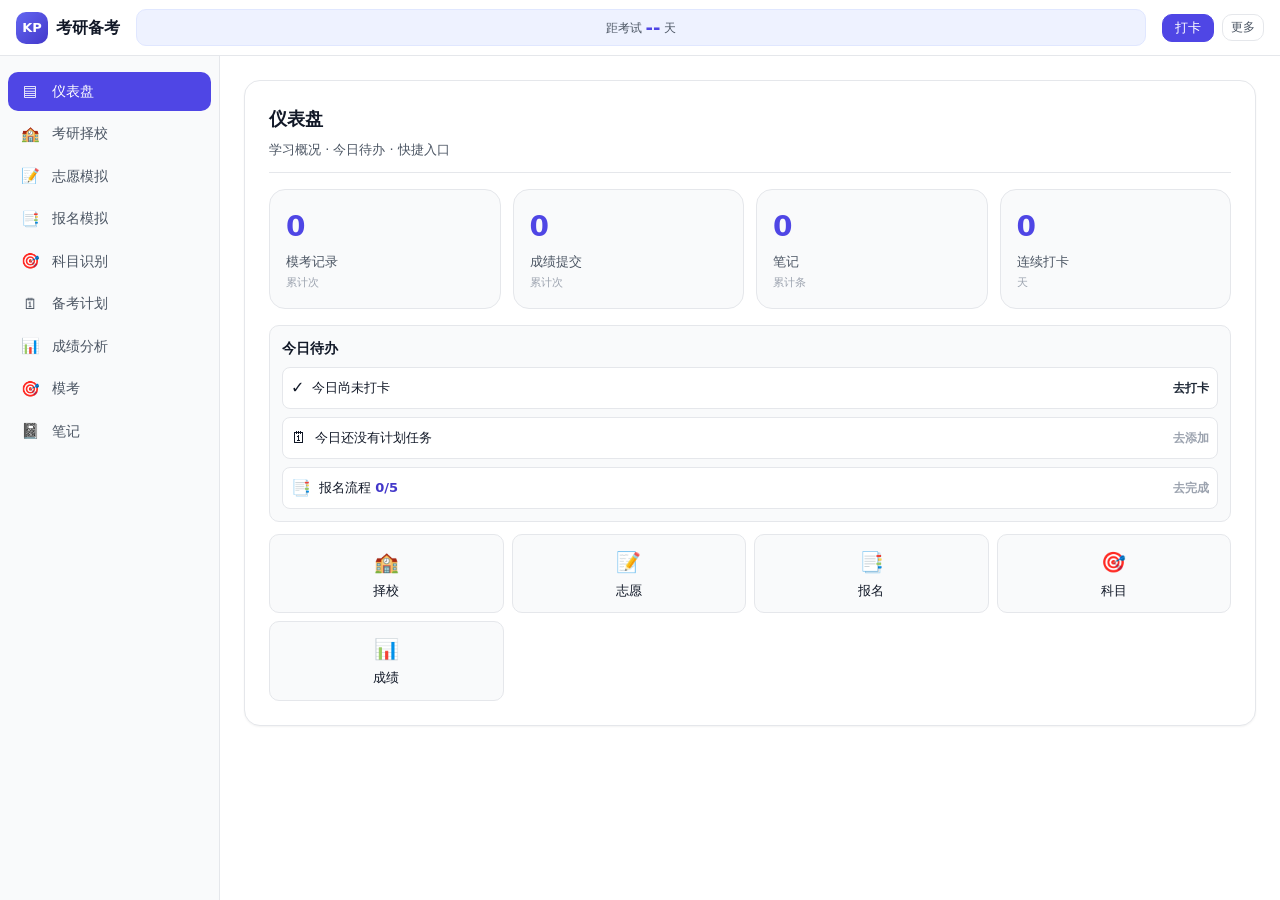
==== commit 18a55d21: "feat: 扩大学院校库至60所 + 新增考试科目识别模块(exam.js) + 自定义院校输入 + 成绩分析集成科目识别" ====
--- a/index.html
+++ b/index.html
@@ -3,7 +3,7 @@
 <head>
   <meta charset="UTF-8" />
   <meta name="viewport" content="width=device-width, initial-scale=1.0, viewport-fit=cover" />
-  <meta name="description" content="考研择校 · 志愿模拟 · 报名模拟 · 成绩分析 · 计划 · 模考 · 笔记，数据仅存本机，可离线使用" />
+  <meta name="description" content="考研择校 · 志愿模拟 · 报名模拟 · 科目识别 · 成绩分析 · 计划 · 模考 · 笔记，数据仅存本机，可离线使用" />
   <meta name="theme-color" content="#4f46e5" />
   <meta name="color-scheme" content="light dark" />
   <meta name="mobile-web-app-capable" content="yes" />
@@ -13,7 +13,7 @@
   <title>考研备考</title>
   <link rel="manifest" href="manifest.webmanifest" />
   <link rel="icon" type="image/png" sizes="192x192" href="assets/icon-192.png" />
-  <link rel="apple-touch-icon" sizes="180x180" href="assets/icon-192.png" />
+  <link rel="apple-touch-icon" sizes="180x180" href="assets/icon-512.png" />
   <link rel="stylesheet" href="styles.css" />
   <link rel="stylesheet" href="styles-mobile-ux.css" />
 </head>
@@ -47,6 +47,7 @@
         <li class="nav-item" data-nav="school"><span class="nav-item__icon">🏫</span><span class="nav-item__text">考研择校</span></li>
         <li class="nav-item" data-nav="apply"><span class="nav-item__icon">📝</span><span class="nav-item__text">志愿模拟</span></li>
         <li class="nav-item" data-nav="signup"><span class="nav-item__icon">📑</span><span class="nav-item__text">报名模拟</span></li>
+        <li class="nav-item" data-nav="exam"><span class="nav-item__icon">🎯</span><span class="nav-item__text">科目识别</span></li>
         <li class="nav-item" data-nav="plan"><span class="nav-item__icon">🗓</span><span class="nav-item__text">备考计划</span></li>
         <li class="nav-item" data-nav="score-analysis"><span class="nav-item__icon">📊</span><span class="nav-item__text">成绩分析</span></li>
         <li class="nav-item" data-nav="mock"><span class="nav-item__icon">🎯</span><span class="nav-item__text">模考</span></li>
@@ -60,6 +61,7 @@
       <section class="view" data-view="school"></section>
       <section class="view" data-view="apply"></section>
       <section class="view" data-view="signup"></section>
+      <section class="view" data-view="exam"></section>
       <section class="view" data-view="plan"></section>
       <section class="view" data-view="score-analysis"></section>
       <section class="view" data-view="mock"></section>
@@ -84,6 +86,7 @@
           <button class="sheet__close" data-sheet-close aria-label="关闭">✕</button>
         </div>
         <div class="sheet__body">
+          <button class="sheet__item" data-nav="exam"><span>🎯</span> 科目识别</button>
           <button class="sheet__item" data-nav="score-analysis"><span>📊</span> 成绩分析</button>
           <button class="sheet__item" data-nav="mock"><span>🎯</span> 模考记录</button>
           <button class="sheet__item" data-nav="notes"><span>📓</span> 学习笔记</button>
@@ -110,6 +113,7 @@
   <script src="src/school.js"></script>
   <script src="src/apply.js"></script>
   <script src="src/signup.js"></script>
+  <script src="src/exam.js"></script>
   <script src="src/score.js"></script>
   <script src="src/app.js"></script>
   <script src="sw-register.js"></script>
--- a/styles-mobile-ux.css
+++ b/styles-mobile-ux.css
@@ -853,10 +853,210 @@
   border-color: var(--brand-500);
 }
 
+/* ---------- 科目识别（exam） ---------- */
+.exam-card { margin-top: var(--sp-3); }
+.exam-form {
+  margin: var(--sp-4) 0;
+  padding: var(--sp-4);
+  border: 1px solid var(--border);
+  border-radius: 12px;
+  background: var(--surface-2, var(--gray-50));
+  display: flex;
+  flex-direction: column;
+  gap: var(--sp-3);
+}
+.exam-field { display: flex; flex-direction: column; gap: 4px; }
+.exam-field__label { font-size: 13px; color: var(--text-secondary); }
+.exam-field__input,
+.exam-field__select {
+  width: 100%;
+  box-sizing: border-box;
+  padding: 10px 12px;
+  border: 1px solid var(--border);
+  border-radius: 8px;
+  background: var(--surface);
+  color: var(--text);
+  font-size: 15px;
+}
+.exam-field__input:focus,
+.exam-field__select:focus {
+  outline: none;
+  border-color: var(--brand-500);
+  box-shadow: 0 0 0 3px color-mix(in srgb, var(--brand-500) 15%, transparent);
+}
+.exam-form__actions { text-align: right; }
+.exam-last {
+  margin: var(--sp-3) 0;
+  padding: var(--sp-3);
+  border: 1px solid var(--border);
+  border-radius: 10px;
+  background: var(--surface);
+}
+.exam-last__head {
+  display: flex;
+  align-items: center;
+  gap: var(--sp-2);
+  margin-bottom: var(--sp-3);
+  flex-wrap: wrap;
+}
+.exam-last__head b { font-size: 14px; color: var(--text); }
+.exam-last__school { font-size: 13px; color: var(--text-secondary); }
+.exam-subjects {
+  display: grid;
+  grid-template-columns: repeat(2, 1fr);
+  gap: var(--sp-2);
+}
+@media (min-width: 769px) {
+  .exam-subjects { grid-template-columns: repeat(4, 1fr); }
+}
+.exam-subject {
+  padding: var(--sp-3);
+  border-radius: 10px;
+  background: var(--surface-2, var(--gray-50));
+  border: 1px solid var(--border);
+}
+.exam-subject__label {
+  font-size: 12px;
+  color: var(--text-secondary);
+  margin-bottom: 4px;
+}
+.exam-subject__text {
+  font-size: 14px;
+  font-weight: 600;
+  color: var(--text);
+  line-height: 1.4;
+}
+.exam-tip {
+  margin-top: var(--sp-3);
+  font-size: 12px;
+  color: var(--text-tertiary, var(--gray-400));
+  line-height: 1.5;
+}
+
+/* ---------- 成绩分析：科目识别提示 ---------- */
+.score-form__exam-hint {
+  display: flex;
+  flex-wrap: wrap;
+  align-items: center;
+  gap: var(--sp-2);
+  margin-bottom: var(--sp-3);
+  padding: var(--sp-2) var(--sp-3);
+  border-radius: 8px;
+  background: color-mix(in srgb, var(--brand-500) 8%, transparent);
+  border: 1px solid color-mix(in srgb, var(--brand-500) 20%, transparent);
+  font-size: 13px;
+  color: var(--text-secondary);
+}
+.score-form__exam-tag { font-weight: 600; color: var(--brand-600, #4f46e5); }
+.score-form__exam-subj { color: var(--text); }
+.score-form__exam-nomath {
+  display: inline-flex;
+  align-items: center;
+  gap: 6px;
+  font-size: 13px;
+  color: var(--text);
+  cursor: pointer;
+}
+.score-form__exam-edit {
+  border: none;
+  background: var(--brand-500);
+  color: #fff;
+  border-radius: 6px;
+  padding: 2px 10px;
+  font-size: 12px;
+  cursor: pointer;
+}
+.score-chip--muted {
+  background: var(--gray-100);
+  color: var(--text-tertiary, var(--gray-400));
+  text-decoration: line-through;
+}
+
+/* ---------- 择校：用户自定义院校 ---------- */
+.school-custom-form {
+  margin: var(--sp-4) 0;
+  padding: var(--sp-4);
+  border: 1px solid var(--border);
+  border-radius: 12px;
+  background: var(--surface-2, var(--gray-50));
+}
+.school-custom-form__title {
+  font-size: 14px;
+  font-weight: 600;
+  color: var(--text);
+  margin-bottom: var(--sp-3);
+}
+.school-custom-form__row {
+  display: grid;
+  grid-template-columns: 1fr 1fr;
+  gap: var(--sp-2);
+  margin-bottom: var(--sp-2);
+}
+@media (min-width: 769px) {
+  .school-custom-form__row { grid-template-columns: 2fr 2fr 1fr; }
+}
+.school-custom-form__input {
+  width: 100%;
+  box-sizing: border-box;
+  padding: 10px 12px;
+  border: 1px solid var(--border);
+  border-radius: 8px;
+  background: var(--surface);
+  color: var(--text);
+  font-size: 14px;
+}
+.school-custom-form__input--line {
+  grid-column: span 2;
+}
+@media (min-width: 769px) {
+  .school-custom-form__input--line { grid-column: auto; }
+}
+.school-custom-form__input:focus {
+  outline: none;
+  border-color: var(--brand-500);
+  box-shadow: 0 0 0 3px color-mix(in srgb, var(--brand-500) 15%, transparent);
+}
+.school-custom-form__btn { width: 100%; }
+.sugg-row--custom {
+  display: grid;
+  grid-template-columns: 1fr auto auto auto;
+  align-items: start;
+  gap: var(--sp-2);
+}
+.sugg-row__major {
+  font-size: 12px;
+  color: var(--text-secondary);
+  display: block;
+}
+.sugg-row__exam {
+  grid-column: 1 / -1;
+  font-size: 12px;
+  color: var(--text-secondary);
+  margin-top: 2px;
+  padding: 4px 8px;
+  border-radius: 6px;
+  background: color-mix(in srgb, var(--brand-500) 8%, transparent);
+}
+.sugg-row__del {
+  border: none;
+  background: var(--gray-100);
+  color: var(--text-secondary);
+  width: 24px;
+  height: 24px;
+  border-radius: 50%;
+  font-size: 12px;
+  cursor: pointer;
+  display: flex;
+  align-items: center;
+  justify-content: center;
+}
+.sugg-row__del:hover, .sugg-row__del:active { background: var(--bad); color: #fff; }
+
 /* ---------- 按钮按压缩放（移动端手感） ---------- */
 @media (hover: none) {
   .btn:active, .chip:active, .tabbar__item:active, .sheet__item:active,
-  .sugg-row:active, .dash-entry:active, .dash-task:active {
+  .sugg-row:active, .dash-entry:active, .dash-task:active,
+  .score-form__exam-edit:active, .sugg-row__del:active {
     transform: scale(0.97);
   }
 }
